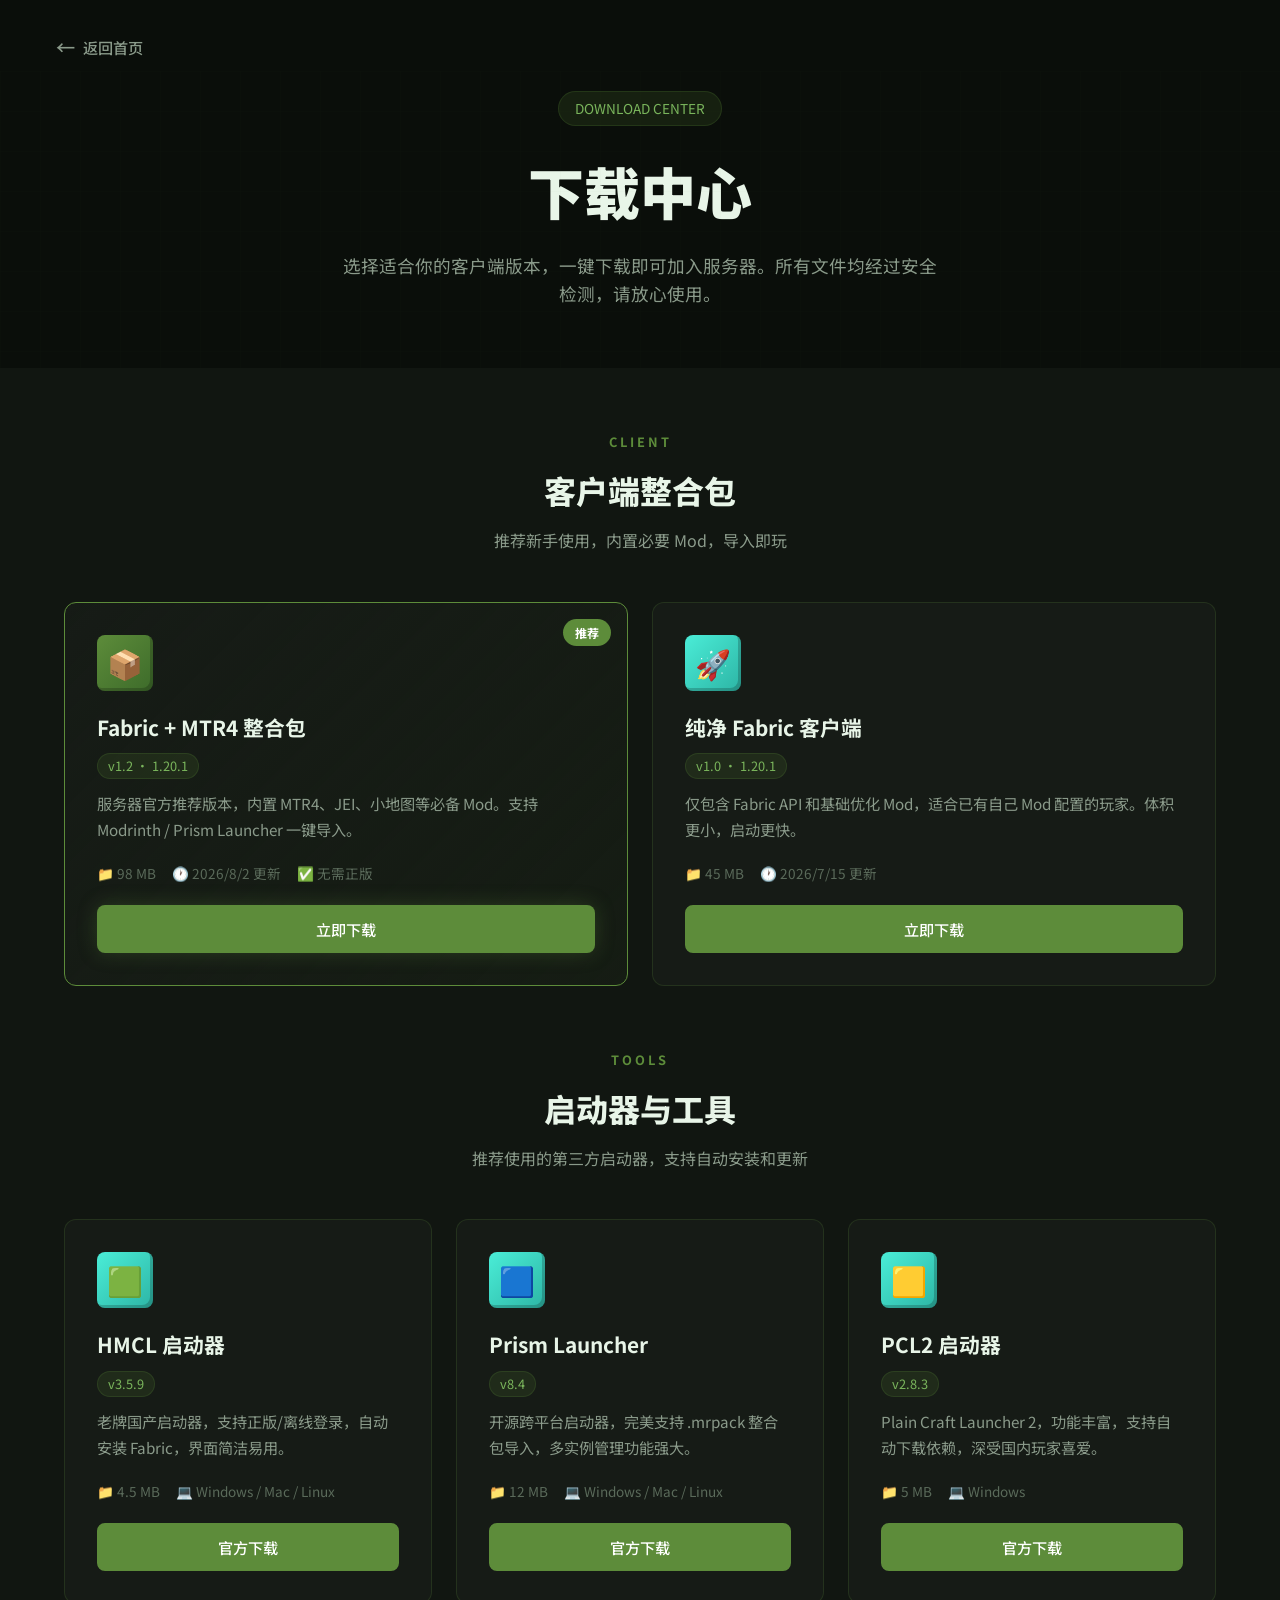
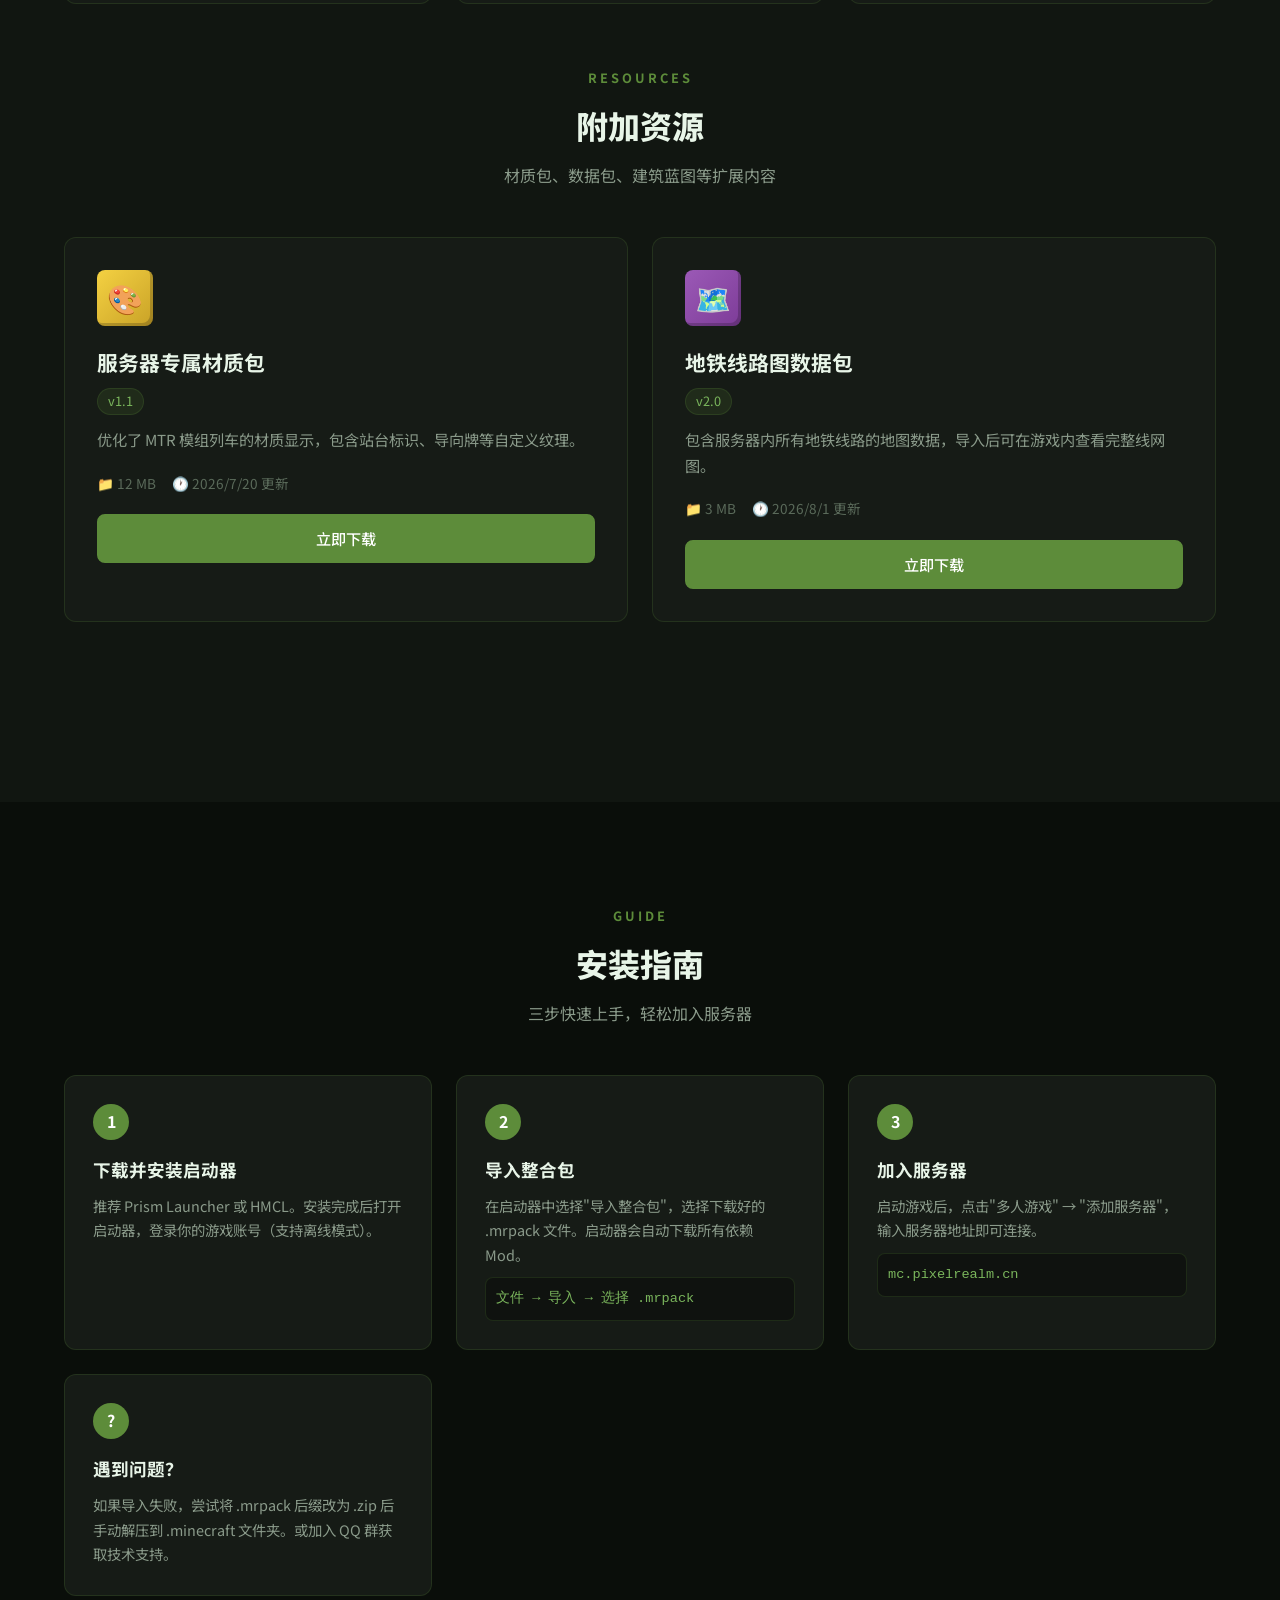
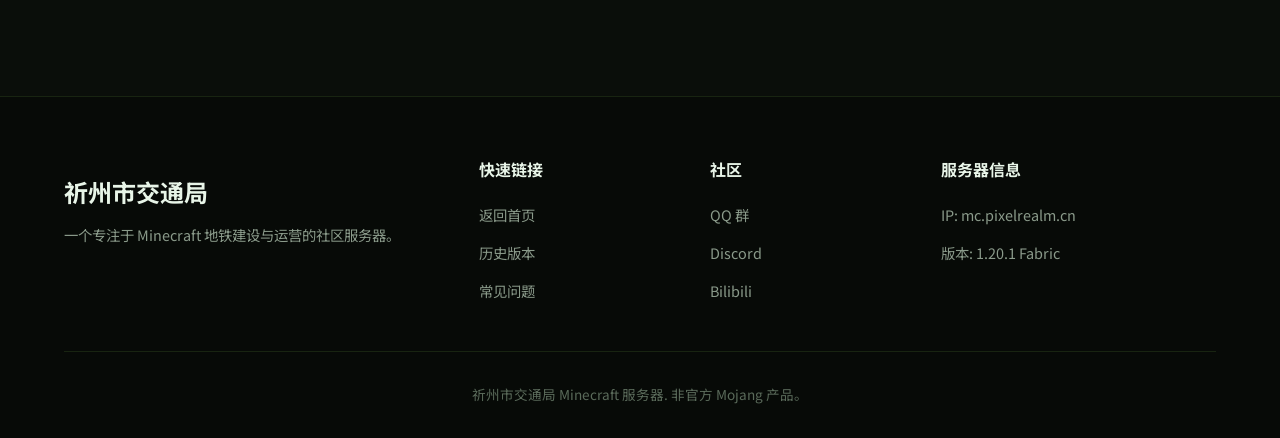
==== download.html @ 51aaa846 "Add files via upload" ====
<!DOCTYPE html>
<html lang="zh-CN">
<head>
    <meta charset="UTF-8">
    <meta name="viewport" content="width=device-width, initial-scale=1.0">
    <title>下载中心 - 祈州市交通局 Minecraft 服务器</title>
    <link rel="stylesheet" href="styles-download.css">
    <link href="https://fonts.googleapis.com/css2?family=Noto+Sans+SC:wght@300;400;500;700;900&display=swap" rel="stylesheet">
</head>
<body>

    <!-- 返回按钮 -->
    <div class="container back-bar">
        <a href="https://qifrisk0401.github.io/MC-sever-web/" class="back-btn">
            <span class="arrow">←</span>
            <span>返回首页</span>
        </a>
    </div>

    <!-- 页面头部 -->
    <section class="page-header">
        <div class="container">
            <div class="page-tag">DOWNLOAD CENTER</div>
            <h1 class="page-title">下载中心</h1>
            <p class="page-desc">选择适合你的客户端版本，一键下载即可加入服务器。所有文件均经过安全检测，请放心使用。</p>
        </div>
    </section>

    <!-- 主下载区 -->
    <section class="downloads">
        <div class="container">

            <!-- 客户端整合包 -->
            <div class="section-header">
                <span class="section-tag">CLIENT</span>
                <h2 class="section-title">客户端整合包</h2>
                <p class="section-desc">推荐新手使用，内置必要 Mod，导入即玩</p>
            </div>
            <div class="download-grid">
                <div class="download-card featured">
                    <div class="featured-badge">推荐</div>
                    <div class="download-icon icon-mrpack">📦</div>
                    <h3>Fabric + MTR4 整合包</h3>
                    <span class="version-tag">v1.2 · 1.20.1</span>
                    <p>服务器官方推荐版本，内置 MTR4、JEI、小地图等必备 Mod。支持 Modrinth / Prism Launcher 一键导入。</p>
                    <div class="file-meta">
                        <span>📁 98 MB</span>
                        <span>🕐 2026/8/2 更新</span>
                        <span>✅ 无需正版</span>
                    </div>
                    <div class="download-actions">
                        <a href="https://github.com/qifrisk0401/mc-sever-web/releases/download/V1.0/1.20.1-Fabric-MTR4.mrpack" download class="btn btn-glow">立即下载</a>
                    </div>
                </div>

                <div class="download-card">
                    <div class="download-icon icon-launcher">🚀</div>
                    <h3>纯净 Fabric 客户端</h3>
                    <span class="version-tag">v1.0 · 1.20.1</span>
                    <p>仅包含 Fabric API 和基础优化 Mod，适合已有自己 Mod 配置的玩家。体积更小，启动更快。</p>
                    <div class="file-meta">
                        <span>📁 45 MB</span>
                        <span>🕐 2026/7/15 更新</span>
                    </div>
                    <div class="download-actions">
                        <a href="#" class="btn btn-primary">立即下载</a>
                    </div>
                </div>
            </div>

            <!-- 启动器与工具 -->
            <div class="section-header">
                <span class="section-tag">TOOLS</span>
                <h2 class="section-title">启动器与工具</h2>
                <p class="section-desc">推荐使用的第三方启动器，支持自动安装和更新</p>
            </div>
            <div class="download-grid">
                <div class="download-card">
                    <div class="download-icon icon-launcher">🟩</div>
                    <h3>HMCL 启动器</h3>
                    <span class="version-tag">v3.5.9</span>
                    <p>老牌国产启动器，支持正版/离线登录，自动安装 Fabric，界面简洁易用。</p>
                    <div class="file-meta">
                        <span>📁 4.5 MB</span>
                        <span>💻 Windows / Mac / Linux</span>
                    </div>
                    <div class="download-actions">
                        <a href="https://github.com/HMCL-dev/HMCL/releases" target="_blank" class="btn btn-primary">官方下载</a>
                    </div>
                </div>

                <div class="download-card">
                    <div class="download-icon icon-launcher">🟦</div>
                    <h3>Prism Launcher</h3>
                    <span class="version-tag">v8.4</span>
                    <p>开源跨平台启动器，完美支持 .mrpack 整合包导入，多实例管理功能强大。</p>
                    <div class="file-meta">
                        <span>📁 12 MB</span>
                        <span>💻 Windows / Mac / Linux</span>
                    </div>
                    <div class="download-actions">
                        <a href="https://prismlauncher.org/download/" target="_blank" class="btn btn-primary">官方下载</a>
                    </div>
                </div>

                <div class="download-card">
                    <div class="download-icon icon-launcher">🟨</div>
                    <h3>PCL2 启动器</h3>
                    <span class="version-tag">v2.8.3</span>
                    <p>Plain Craft Launcher 2，功能丰富，支持自动下载依赖，深受国内玩家喜爱。</p>
                    <div class="file-meta">
                        <span>📁 5 MB</span>
                        <span>💻 Windows</span>
                    </div>
                    <div class="download-actions">
                        <a href="https://afdian.net/p/0164034c016c11ebafcb52540025c377" target="_blank" class="btn btn-primary">官方下载</a>
                    </div>
                </div>
            </div>

            <!-- 附加资源 -->
            <div class="section-header">
                <span class="section-tag">RESOURCES</span>
                <h2 class="section-title">附加资源</h2>
                <p class="section-desc">材质包、数据包、建筑蓝图等扩展内容</p>
            </div>
            <div class="download-grid">
                <div class="download-card">
                    <div class="download-icon icon-resource">🎨</div>
                    <h3>服务器专属材质包</h3>
                    <span class="version-tag">v1.1</span>
                    <p>优化了 MTR 模组列车的材质显示，包含站台标识、导向牌等自定义纹理。</p>
                    <div class="file-meta">
                        <span>📁 12 MB</span>
                        <span>🕐 2026/7/20 更新</span>
                    </div>
                    <div class="download-actions">
                        <a href="#" class="btn btn-primary">立即下载</a>
                    </div>
                </div>

                <div class="download-card">
                    <div class="download-icon icon-mod">🗺️</div>
                    <h3>地铁线路图数据包</h3>
                    <span class="version-tag">v2.0</span>
                    <p>包含服务器内所有地铁线路的地图数据，导入后可在游戏内查看完整线网图。</p>
                    <div class="file-meta">
                        <span>📁 3 MB</span>
                        <span>🕐 2026/8/1 更新</span>
                    </div>
                    <div class="download-actions">
                        <a href="#" class="btn btn-primary">立即下载</a>
                    </div>
                </div>
            </div>

        </div>
    </section>

    <!-- 安装指南 -->
    <section class="guide">
        <div class="container">
            <div class="section-header">
                <span class="section-tag">GUIDE</span>
                <h2 class="section-title">安装指南</h2>
                <p class="section-desc">三步快速上手，轻松加入服务器</p>
            </div>
            <div class="guide-grid">
                <div class="guide-card">
                    <div class="guide-step">1</div>
                    <h4>下载并安装启动器</h4>
                    <p>推荐 Prism Launcher 或 HMCL。安装完成后打开启动器，登录你的游戏账号（支持离线模式）。</p>
                </div>
                <div class="guide-card">
                    <div class="guide-step">2</div>
                    <h4>导入整合包</h4>
                    <p>在启动器中选择"导入整合包"，选择下载好的 .mrpack 文件。启动器会自动下载所有依赖 Mod。</p>
                    <code>文件 → 导入 → 选择 .mrpack</code>
                </div>
                <div class="guide-card">
                    <div class="guide-step">3</div>
                    <h4>加入服务器</h4>
                    <p>启动游戏后，点击"多人游戏" → "添加服务器"，输入服务器地址即可连接。</p>
                    <code>mc.pixelrealm.cn</code>
                </div>
                <div class="guide-card">
                    <div class="guide-step">?</div>
                    <h4>遇到问题？</h4>
                    <p>如果导入失败，尝试将 .mrpack 后缀改为 .zip 后手动解压到 .minecraft 文件夹。或加入 QQ 群获取技术支持。</p>
                </div>
            </div>
        </div>
    </section>

    <!-- 页脚 -->
    <footer class="footer">
        <div class="container">
            <div class="footer-grid">
                <div class="footer-brand">
                    <div class="logo-block"></div>
                    <h3>祈州市交通局</h3>
                    <p>一个专注于 Minecraft 地铁建设与运营的社区服务器。</p>
                </div>
                <div class="footer-links">
                    <h4>快速链接</h4>
                    <ul>
                        <li><a href="https://qifrisk0401.github.io/MC-sever-web/">返回首页</a></li>
                        <li><a href="https://github.com/qifrisk0401/mc-sever-web/releases">历史版本</a></li>
                        <li><a href="#">常见问题</a></li>
                    </ul>
                </div>
                <div class="footer-links">
                    <h4>社区</h4>
                    <ul>
                        <li><a href="#">QQ 群</a></li>
                        <li><a href="#">Discord</a></li>
                        <li><a href="#">Bilibili</a></li>
                    </ul>
                </div>
                <div class="footer-links">
                    <h4>服务器信息</h4>
                    <ul>
                        <li><a href="#">IP: mc.pixelrealm.cn</a></li>
                        <li><a href="#">版本: 1.20.1 Fabric</a></li>
                    </ul>
                </div>
            </div>
            <div class="footer-bottom">
                <p> 祈州市交通局 Minecraft 服务器. 非官方 Mojang 产品。</p>
            </div>
        </div>
    </footer>

    <!-- Toast -->
    <div class="toast" id="toast">
        <span class="toast-icon">✓</span>
        <span class="toast-message">开始下载...</span>
    </div>

    <script>
        document.querySelectorAll('a[download]').forEach(link => {
            link.addEventListener('click', () => {
                const toast = document.getElementById('toast');
                toast.querySelector('.toast-message').textContent = '开始下载: ' + (link.textContent.trim() || '文件');
                toast.classList.add('show');
                setTimeout(() => toast.classList.remove('show'), 3000);
            });
        });
    </script>

</body>
</html>
---- styles-download.css ----
:root {
    --mc-green: #5D8C3A;
    --mc-green-light: #7AB55C;
    --mc-green-dark: #3D6B2A;
    --mc-diamond: #4AEDD7;
    --mc-gold: #F4D142;
    --mc-red: #B02E26;
    --bg-primary: #0a0e0a;
    --bg-secondary: #111611;
    --bg-card: #161b16;
    --bg-card-hover: #1e241e;
    --bg-glass: rgba(22, 27, 22, 0.85);
    --text-primary: #e8f5e8;
    --text-secondary: #8a9a8a;
    --text-muted: #5a6a5a;
    --border-color: rgba(93, 140, 58, 0.2);
    --border-glow: rgba(93, 140, 58, 0.4);
    --shadow-glow: 0 0 30px rgba(93, 140, 58, 0.15);
    --radius-sm: 4px;
    --radius-md: 8px;
    --radius-lg: 12px;
    --transition: all 0.3s cubic-bezier(0.4, 0, 0.2, 1);
    --font-main: 'Noto Sans SC', -apple-system, BlinkMacSystemFont, sans-serif;
}

* { margin: 0; padding: 0; box-sizing: border-box; }
html { scroll-behavior: smooth; }
body {
    font-family: var(--font-main);
    background-color: var(--bg-primary);
    color: var(--text-primary);
    line-height: 1.6;
    overflow-x: hidden;
}
a { text-decoration: none; color: inherit; transition: var(--transition); }
ul { list-style: none; }

.container { max-width: 1200px; margin: 0 auto; padding: 0 24px; }

/* 按钮 */
.btn {
    display: inline-flex; align-items: center; justify-content: center; gap: 8px;
    padding: 10px 24px; border-radius: var(--radius-md);
    font-family: var(--font-main); font-size: 0.95rem; font-weight: 500;
    cursor: pointer; border: 2px solid transparent; transition: var(--transition);
}
.btn-primary {
    background: var(--mc-green); color: #fff; border-color: var(--mc-green);
}
.btn-primary:hover {
    background: var(--mc-green-light); border-color: var(--mc-green-light);
    transform: translateY(-2px); box-shadow: 0 4px 16px rgba(93, 140, 58, 0.3);
}
.btn-outline {
    background: transparent; color: var(--mc-green-light); border-color: var(--mc-green);
}
.btn-outline:hover { background: rgba(93, 140, 58, 0.1); transform: translateY(-2px); }
.btn-large { padding: 14px 32px; font-size: 1.1rem; font-weight: 600; }
.btn-small { padding: 6px 16px; font-size: 0.85rem; }
.btn-glow {
    background: var(--mc-green); color: #fff;
    box-shadow: 0 0 20px rgba(93, 140, 58, 0.3);
    animation: pulse-glow 2s ease-in-out infinite;
}
@keyframes pulse-glow {
    0%, 100% { box-shadow: 0 0 20px rgba(93, 140, 58, 0.3); }
    50% { box-shadow: 0 0 30px rgba(93, 140, 58, 0.5); }
}

/* 返回按钮 */
.back-bar {
    padding: 24px 0 0;
}
.back-btn {
    display: inline-flex; align-items: center; gap: 8px;
    color: var(--text-secondary); font-size: 0.95rem; font-weight: 500;
    padding: 8px 16px; border-radius: var(--radius-md);
}
.back-btn:hover { color: var(--mc-green-light); background: rgba(93, 140, 58, 0.1); }
.back-btn .arrow { font-size: 1.2rem; }

/* 页面头部 */
.page-header {
    padding: 20px 0 60px; text-align: center; position: relative; overflow: hidden;
}
.page-header::before {
    content: ''; position: absolute; inset: 0;
    background-image: linear-gradient(rgba(93, 140, 58, 0.03) 1px, transparent 1px),
                      linear-gradient(90deg, rgba(93, 140, 58, 0.03) 1px, transparent 1px);
    background-size: 40px 40px; opacity: 0.5;
}
.page-tag {
    display: inline-block; padding: 6px 16px;
    background: rgba(93, 140, 58, 0.15); border: 1px solid var(--border-color);
    border-radius: 100px; font-size: 0.85rem; color: var(--mc-green-light);
    margin-bottom: 20px;
}
.page-title { font-size: clamp(2rem, 5vw, 3.5rem); font-weight: 900; margin-bottom: 16px; }
.page-desc { font-size: 1.1rem; color: var(--text-secondary); max-width: 600px; margin: 0 auto; }

/* 下载区域 */
.downloads { padding: 60px 0 120px; background: var(--bg-secondary); }
.section-header { text-align: center; margin-bottom: 48px; }
.section-tag { display: inline-block; font-size: 0.8rem; font-weight: 700; letter-spacing: 3px; color: var(--mc-green); margin-bottom: 12px; }
.section-title { font-size: clamp(1.5rem, 3vw, 2rem); font-weight: 800; margin-bottom: 12px; }
.section-desc { font-size: 1rem; color: var(--text-secondary); }

/* 下载卡片 */
.download-grid { display: grid; grid-template-columns: repeat(auto-fit, minmax(340px, 1fr)); gap: 24px; margin-bottom: 60px; }
.download-card {
    background: var(--bg-card); border: 1px solid var(--border-color);
    border-radius: var(--radius-lg); padding: 32px; position: relative;
    transition: var(--transition); overflow: hidden;
}
.download-card::before {
    content: ''; position: absolute; top: 0; left: 0; right: 0; height: 3px;
    background: var(--mc-green); transform: scaleX(0); transition: var(--transition);
}
.download-card:hover { transform: translateY(-4px); border-color: var(--border-glow); box-shadow: var(--shadow-glow); }
.download-card:hover::before { transform: scaleX(1); }
.download-card.featured { border-color: var(--mc-green); background: linear-gradient(135deg, var(--bg-card) 0%, rgba(93, 140, 58, 0.05) 100%); }
.featured-badge {
    position: absolute; top: 16px; right: 16px;
    padding: 4px 12px; background: var(--mc-green); color: #fff;
    font-size: 0.75rem; font-weight: 700; border-radius: 100px;
}

.download-icon {
    width: 56px; height: 56px; border-radius: var(--radius-md); margin-bottom: 20px;
    display: flex; align-items: center; justify-content: center; font-size: 1.8rem;
    position: relative; box-shadow: inset -3px -3px 0 rgba(0,0,0,0.2);
}
.icon-mrpack { background: linear-gradient(135deg, #5D8C3A, #3D6B2A); }
.icon-launcher { background: linear-gradient(135deg, #4AEDD7, #2DB5A5); }
.icon-resource { background: linear-gradient(135deg, #F4D142, #C9A227); }
.icon-mod { background: linear-gradient(135deg, #9B59B6, #7D3C98); }

.download-card h3 { font-size: 1.3rem; font-weight: 700; margin-bottom: 8px; }
.version-tag {
    display: inline-block; padding: 2px 10px; background: rgba(93, 140, 58, 0.15);
    border: 1px solid var(--border-color); border-radius: 100px;
    font-size: 0.8rem; color: var(--mc-green-light); margin-bottom: 12px;
}
.download-card p { color: var(--text-secondary); font-size: 0.95rem; line-height: 1.7; margin-bottom: 20px; }
.file-meta { display: flex; gap: 16px; margin-bottom: 20px; flex-wrap: wrap; }
.file-meta span { font-size: 0.85rem; color: var(--text-muted); display: flex; align-items: center; gap: 4px; }
.download-actions { display: flex; gap: 12px; flex-wrap: wrap; }
.download-actions .btn { flex: 1; min-width: 120px; }

/* 安装指南 */
.guide { padding: 100px 0; background: var(--bg-primary); }
.guide-grid { display: grid; grid-template-columns: repeat(auto-fit, minmax(280px, 1fr)); gap: 24px; }
.guide-card {
    background: var(--bg-card); border: 1px solid var(--border-color);
    border-radius: var(--radius-lg); padding: 28px; transition: var(--transition);
}
.guide-card:hover { border-color: var(--border-glow); transform: translateY(-2px); }
.guide-step {
    width: 36px; height: 36px; background: var(--mc-green); color: #fff;
    border-radius: 50%; display: flex; align-items: center; justify-content: center;
    font-weight: 700; font-size: 1rem; margin-bottom: 16px;
}
.guide-card h4 { font-size: 1.1rem; font-weight: 700; margin-bottom: 10px; }
.guide-card p { font-size: 0.9rem; color: var(--text-secondary); line-height: 1.7; }
.guide-card code {
    display: block; padding: 10px; background: rgba(0,0,0,0.3);
    border: 1px solid var(--border-color); border-radius: var(--radius-md);
    font-family: 'Courier New', monospace; font-size: 0.85rem;
    color: var(--mc-green-light); margin-top: 10px; word-break: break-all;
}

/* 页脚 */
.footer { background: #070a07; padding: 60px 0 32px; border-top: 1px solid var(--border-color); }
.footer-grid { display: grid; grid-template-columns: 2fr 1fr 1fr 1.5fr; gap: 48px; margin-bottom: 48px; }
.footer-brand .logo-block { margin-bottom: 16px; }
.footer-brand h3 { font-size: 1.5rem; font-weight: 700; margin-bottom: 12px; }
.footer-brand p { color: var(--text-secondary); font-size: 0.9rem; line-height: 1.7; margin-bottom: 20px; }
.footer-links h4 { font-size: 1rem; font-weight: 700; margin-bottom: 20px; }
.footer-links ul { display: flex; flex-direction: column; gap: 12px; }
.footer-links a { color: var(--text-secondary); font-size: 0.9rem; }
.footer-links a:hover { color: var(--mc-green-light); padding-left: 4px; }
.footer-bottom { padding-top: 32px; border-top: 1px solid var(--border-color); text-align: center; color: var(--text-muted); font-size: 0.85rem; }

/* Toast */
.toast {
    position: fixed; bottom: 32px; left: 50%;
    transform: translateX(-50%) translateY(100px);
    background: var(--bg-card); border: 1px solid var(--mc-green);
    border-radius: var(--radius-lg); padding: 16px 24px;
    display: flex; align-items: center; gap: 12px;
    box-shadow: 0 4px 20px rgba(0,0,0,0.4); z-index: 9999;
    opacity: 0; transition: all 0.4s cubic-bezier(0.68, -0.55, 0.265, 1.55);
}
.toast.show { opacity: 1; transform: translateX(-50%) translateY(0); }
.toast-icon { width: 24px; height: 24px; background: var(--mc-green); border-radius: 50%; display: flex; align-items: center; justify-content: center; font-size: 0.8rem; color: #fff; }

@media (max-width: 768px) {
    .download-grid, .guide-grid { grid-template-columns: 1fr; }
    .footer-grid { grid-template-columns: 1fr; gap: 32px; }
    .download-actions .btn { flex: none; width: 100%; }
}
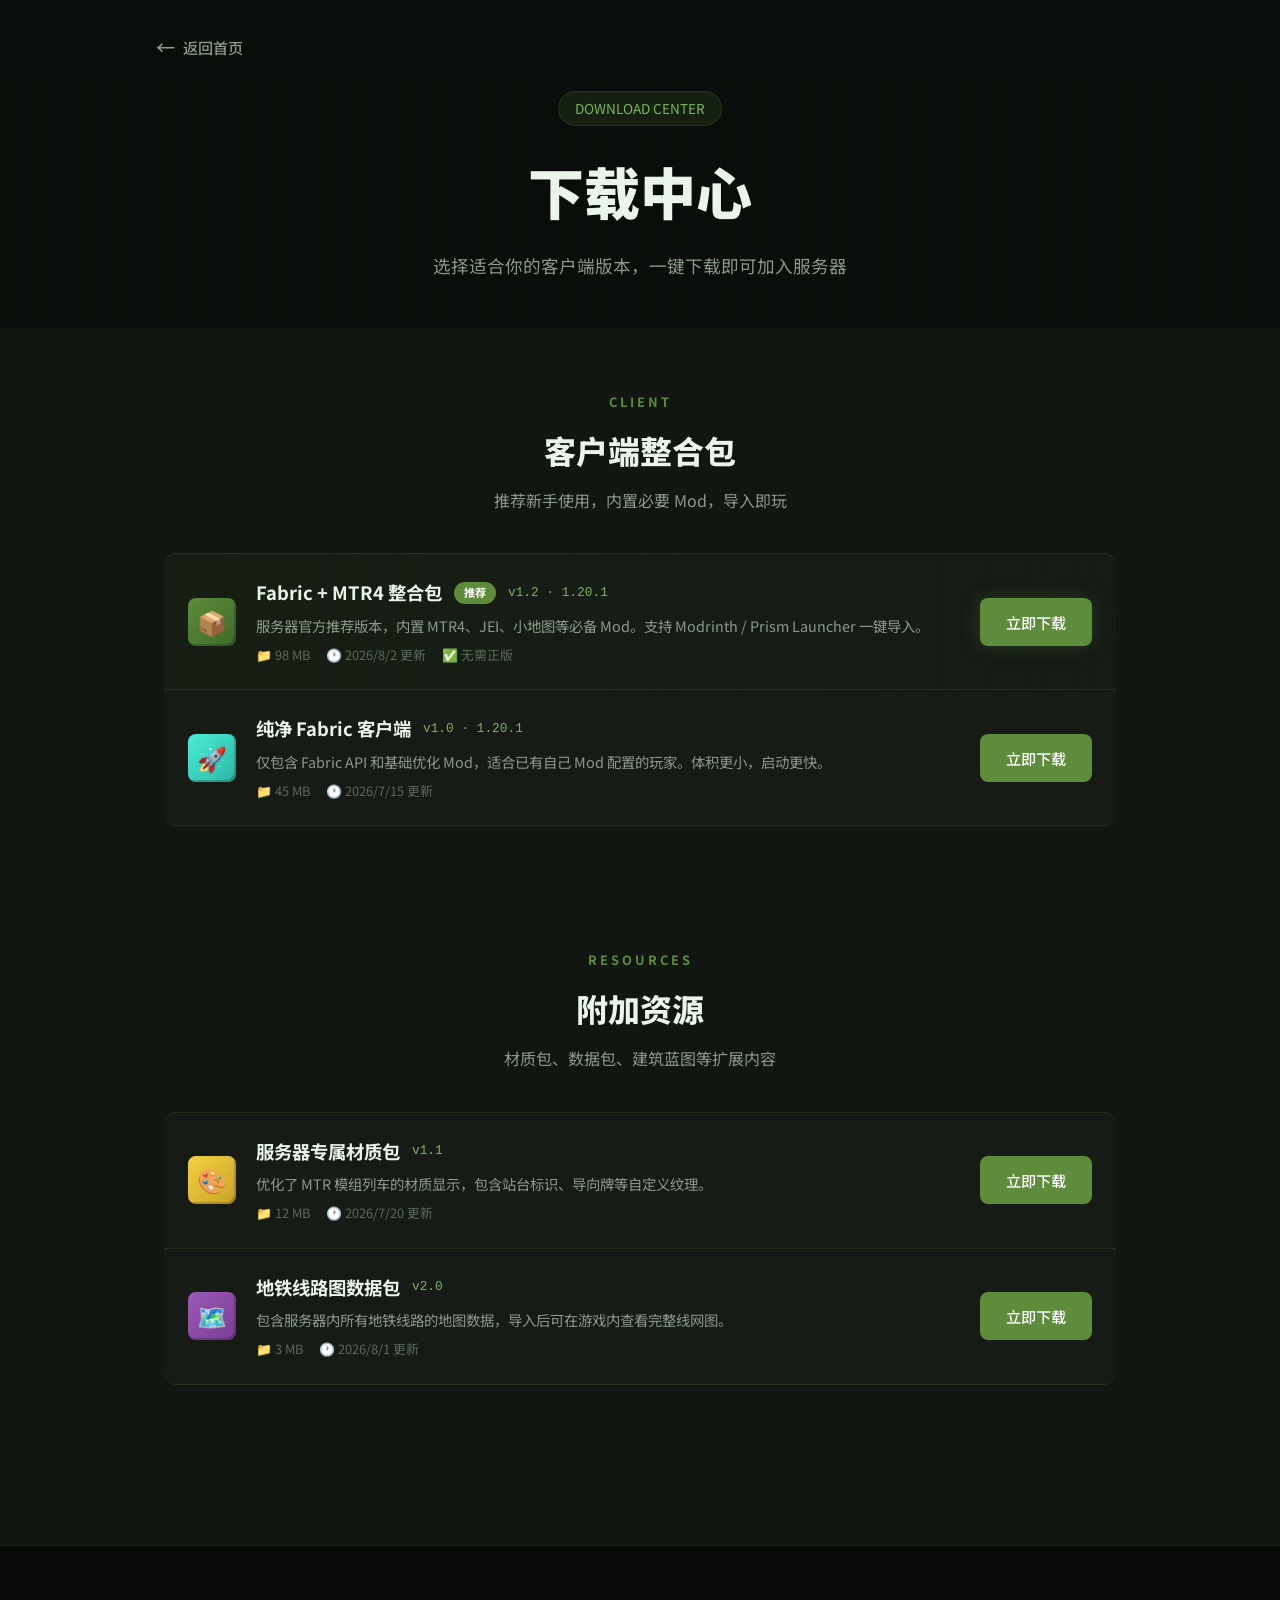
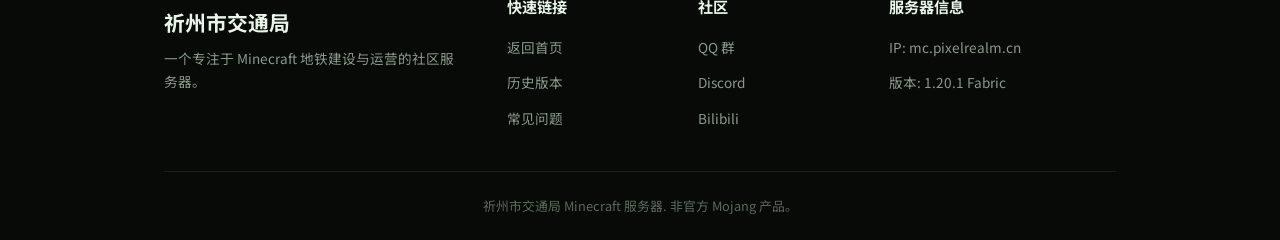
==== commit b83cd834: "Add files via upload" ====
--- a/download.html
+++ b/download.html
@@ -4,7 +4,7 @@
     <meta charset="UTF-8">
     <meta name="viewport" content="width=device-width, initial-scale=1.0">
     <title>下载中心 - 祈州市交通局 Minecraft 服务器</title>
-    <link rel="stylesheet" href="styles-download.css">
+    <link rel="stylesheet" href="styles- download.css">
     <link href="https://fonts.googleapis.com/css2?family=Noto+Sans+SC:wght@300;400;500;700;900&display=swap" rel="stylesheet">
 </head>
 <body>
@@ -22,7 +22,7 @@
         <div class="container">
             <div class="page-tag">DOWNLOAD CENTER</div>
             <h1 class="page-title">下载中心</h1>
-            <p class="page-desc">选择适合你的客户端版本，一键下载即可加入服务器。所有文件均经过安全检测，请放心使用。</p>
+            <p class="page-desc">选择适合你的客户端版本，一键下载即可加入服务器</p>
         </div>
     </section>
 
@@ -36,84 +36,42 @@
                 <h2 class="section-title">客户端整合包</h2>
                 <p class="section-desc">推荐新手使用，内置必要 Mod，导入即玩</p>
             </div>
-            <div class="download-grid">
-                <div class="download-card featured">
-                    <div class="featured-badge">推荐</div>
-                    <div class="download-icon icon-mrpack">📦</div>
-                    <h3>Fabric + MTR4 整合包</h3>
-                    <span class="version-tag">v1.2 · 1.20.1</span>
-                    <p>服务器官方推荐版本，内置 MTR4、JEI、小地图等必备 Mod。支持 Modrinth / Prism Launcher 一键导入。</p>
-                    <div class="file-meta">
-                        <span>📁 98 MB</span>
-                        <span>🕐 2026/8/2 更新</span>
-                        <span>✅ 无需正版</span>
+            <div class="download-list">
+                <div class="download-item featured">
+                    <div class="item-icon icon-mrpack">📦</div>
+                    <div class="item-content">
+                        <div class="item-header">
+                            <span class="item-title">Fabric + MTR4 整合包</span>
+                            <span class="item-badge">推荐</span>
+                            <span class="item-version">v1.2 · 1.20.1</span>
+                        </div>
+                        <p class="item-desc">服务器官方推荐版本，内置 MTR4、JEI、小地图等必备 Mod。支持 Modrinth / Prism Launcher 一键导入。</p>
+                        <div class="item-meta">
+                            <span>📁 98 MB</span>
+                            <span>🕐 2026/8/2 更新</span>
+                            <span>✅ 无需正版</span>
+                        </div>
                     </div>
-                    <div class="download-actions">
+                    <div class="item-action">
                         <a href="https://github.com/qifrisk0401/mc-sever-web/releases/download/V1.0/1.20.1-Fabric-MTR4.mrpack" download class="btn btn-glow">立即下载</a>
                     </div>
                 </div>
 
-                <div class="download-card">
-                    <div class="download-icon icon-launcher">🚀</div>
-                    <h3>纯净 Fabric 客户端</h3>
-                    <span class="version-tag">v1.0 · 1.20.1</span>
-                    <p>仅包含 Fabric API 和基础优化 Mod，适合已有自己 Mod 配置的玩家。体积更小，启动更快。</p>
-                    <div class="file-meta">
-                        <span>📁 45 MB</span>
-                        <span>🕐 2026/7/15 更新</span>
+                <div class="download-item">
+                    <div class="item-icon icon-launcher">🚀</div>
+                    <div class="item-content">
+                        <div class="item-header">
+                            <span class="item-title">纯净 Fabric 客户端</span>
+                            <span class="item-version">v1.0 · 1.20.1</span>
+                        </div>
+                        <p class="item-desc">仅包含 Fabric API 和基础优化 Mod，适合已有自己 Mod 配置的玩家。体积更小，启动更快。</p>
+                        <div class="item-meta">
+                            <span>📁 45 MB</span>
+                            <span>🕐 2026/7/15 更新</span>
+                        </div>
                     </div>
-                    <div class="download-actions">
+                    <div class="item-action">
                         <a href="#" class="btn btn-primary">立即下载</a>
-                    </div>
-                </div>
-            </div>
-
-            <!-- 启动器与工具 -->
-            <div class="section-header">
-                <span class="section-tag">TOOLS</span>
-                <h2 class="section-title">启动器与工具</h2>
-                <p class="section-desc">推荐使用的第三方启动器，支持自动安装和更新</p>
-            </div>
-            <div class="download-grid">
-                <div class="download-card">
-                    <div class="download-icon icon-launcher">🟩</div>
-                    <h3>HMCL 启动器</h3>
-                    <span class="version-tag">v3.5.9</span>
-                    <p>老牌国产启动器，支持正版/离线登录，自动安装 Fabric，界面简洁易用。</p>
-                    <div class="file-meta">
-                        <span>📁 4.5 MB</span>
-                        <span>💻 Windows / Mac / Linux</span>
-                    </div>
-                    <div class="download-actions">
-                        <a href="https://github.com/HMCL-dev/HMCL/releases" target="_blank" class="btn btn-primary">官方下载</a>
-                    </div>
-                </div>
-
-                <div class="download-card">
-                    <div class="download-icon icon-launcher">🟦</div>
-                    <h3>Prism Launcher</h3>
-                    <span class="version-tag">v8.4</span>
-                    <p>开源跨平台启动器，完美支持 .mrpack 整合包导入，多实例管理功能强大。</p>
-                    <div class="file-meta">
-                        <span>📁 12 MB</span>
-                        <span>💻 Windows / Mac / Linux</span>
-                    </div>
-                    <div class="download-actions">
-                        <a href="https://prismlauncher.org/download/" target="_blank" class="btn btn-primary">官方下载</a>
-                    </div>
-                </div>
-
-                <div class="download-card">
-                    <div class="download-icon icon-launcher">🟨</div>
-                    <h3>PCL2 启动器</h3>
-                    <span class="version-tag">v2.8.3</span>
-                    <p>Plain Craft Launcher 2，功能丰富，支持自动下载依赖，深受国内玩家喜爱。</p>
-                    <div class="file-meta">
-                        <span>📁 5 MB</span>
-                        <span>💻 Windows</span>
-                    </div>
-                    <div class="download-actions">
-                        <a href="https://afdian.net/p/0164034c016c11ebafcb52540025c377" target="_blank" class="btn btn-primary">官方下载</a>
                     </div>
                 </div>
             </div>
@@ -124,71 +82,44 @@
                 <h2 class="section-title">附加资源</h2>
                 <p class="section-desc">材质包、数据包、建筑蓝图等扩展内容</p>
             </div>
-            <div class="download-grid">
-                <div class="download-card">
-                    <div class="download-icon icon-resource">🎨</div>
-                    <h3>服务器专属材质包</h3>
-                    <span class="version-tag">v1.1</span>
-                    <p>优化了 MTR 模组列车的材质显示，包含站台标识、导向牌等自定义纹理。</p>
-                    <div class="file-meta">
-                        <span>📁 12 MB</span>
-                        <span>🕐 2026/7/20 更新</span>
+            <div class="download-list">
+                <div class="download-item">
+                    <div class="item-icon icon-resource">🎨</div>
+                    <div class="item-content">
+                        <div class="item-header">
+                            <span class="item-title">服务器专属材质包</span>
+                            <span class="item-version">v1.1</span>
+                        </div>
+                        <p class="item-desc">优化了 MTR 模组列车的材质显示，包含站台标识、导向牌等自定义纹理。</p>
+                        <div class="item-meta">
+                            <span>📁 12 MB</span>
+                            <span>🕐 2026/7/20 更新</span>
+                        </div>
                     </div>
-                    <div class="download-actions">
+                    <div class="item-action">
                         <a href="#" class="btn btn-primary">立即下载</a>
                     </div>
                 </div>
 
-                <div class="download-card">
-                    <div class="download-icon icon-mod">🗺️</div>
-                    <h3>地铁线路图数据包</h3>
-                    <span class="version-tag">v2.0</span>
-                    <p>包含服务器内所有地铁线路的地图数据，导入后可在游戏内查看完整线网图。</p>
-                    <div class="file-meta">
-                        <span>📁 3 MB</span>
-                        <span>🕐 2026/8/1 更新</span>
+                <div class="download-item">
+                    <div class="item-icon icon-mod">🗺️</div>
+                    <div class="item-content">
+                        <div class="item-header">
+                            <span class="item-title">地铁线路图数据包</span>
+                            <span class="item-version">v2.0</span>
+                        </div>
+                        <p class="item-desc">包含服务器内所有地铁线路的地图数据，导入后可在游戏内查看完整线网图。</p>
+                        <div class="item-meta">
+                            <span>📁 3 MB</span>
+                            <span>🕐 2026/8/1 更新</span>
+                        </div>
                     </div>
-                    <div class="download-actions">
+                    <div class="item-action">
                         <a href="#" class="btn btn-primary">立即下载</a>
                     </div>
                 </div>
             </div>
 
-        </div>
-    </section>
-
-    <!-- 安装指南 -->
-    <section class="guide">
-        <div class="container">
-            <div class="section-header">
-                <span class="section-tag">GUIDE</span>
-                <h2 class="section-title">安装指南</h2>
-                <p class="section-desc">三步快速上手，轻松加入服务器</p>
-            </div>
-            <div class="guide-grid">
-                <div class="guide-card">
-                    <div class="guide-step">1</div>
-                    <h4>下载并安装启动器</h4>
-                    <p>推荐 Prism Launcher 或 HMCL。安装完成后打开启动器，登录你的游戏账号（支持离线模式）。</p>
-                </div>
-                <div class="guide-card">
-                    <div class="guide-step">2</div>
-                    <h4>导入整合包</h4>
-                    <p>在启动器中选择"导入整合包"，选择下载好的 .mrpack 文件。启动器会自动下载所有依赖 Mod。</p>
-                    <code>文件 → 导入 → 选择 .mrpack</code>
-                </div>
-                <div class="guide-card">
-                    <div class="guide-step">3</div>
-                    <h4>加入服务器</h4>
-                    <p>启动游戏后，点击"多人游戏" → "添加服务器"，输入服务器地址即可连接。</p>
-                    <code>mc.pixelrealm.cn</code>
-                </div>
-                <div class="guide-card">
-                    <div class="guide-step">?</div>
-                    <h4>遇到问题？</h4>
-                    <p>如果导入失败，尝试将 .mrpack 后缀改为 .zip 后手动解压到 .minecraft 文件夹。或加入 QQ 群获取技术支持。</p>
-                </div>
-            </div>
         </div>
     </section>
 
@@ -249,4 +180,4 @@
     </script>
 
 </body>
-</html>
+</html>
--- a/styles- download.css
+++ b/styles- download.css
@@ -0,0 +1,209 @@
+:root {
+    --mc-green: #5D8C3A;
+    --mc-green-light: #7AB55C;
+    --mc-green-dark: #3D6B2A;
+    --mc-diamond: #4AEDD7;
+    --mc-gold: #F4D142;
+    --mc-red: #B02E26;
+    --bg-primary: #0a0e0a;
+    --bg-secondary: #111611;
+    --bg-card: #161b16;
+    --bg-card-hover: #1e241e;
+    --bg-glass: rgba(22, 27, 22, 0.85);
+    --text-primary: #e8f5e8;
+    --text-secondary: #8a9a8a;
+    --text-muted: #5a6a5a;
+    --border-color: rgba(93, 140, 58, 0.2);
+    --border-glow: rgba(93, 140, 58, 0.4);
+    --shadow-glow: 0 0 30px rgba(93, 140, 58, 0.15);
+    --radius-sm: 4px;
+    --radius-md: 8px;
+    --radius-lg: 12px;
+    --transition: all 0.3s cubic-bezier(0.4, 0, 0.2, 1);
+    --font-main: 'Noto Sans SC', -apple-system, BlinkMacSystemFont, sans-serif;
+}
+
+* { margin: 0; padding: 0; box-sizing: border-box; }
+html { scroll-behavior: smooth; }
+body {
+    font-family: var(--font-main);
+    background-color: var(--bg-primary);
+    color: var(--text-primary);
+    line-height: 1.6;
+    overflow-x: hidden;
+}
+a { text-decoration: none; color: inherit; transition: var(--transition); }
+ul { list-style: none; }
+
+.container { max-width: 1000px; margin: 0 auto; padding: 0 24px; }
+
+/* 按钮 */
+.btn {
+    display: inline-flex; align-items: center; justify-content: center; gap: 8px;
+    padding: 10px 24px; border-radius: var(--radius-md);
+    font-family: var(--font-main); font-size: 0.95rem; font-weight: 500;
+    cursor: pointer; border: 2px solid transparent; transition: var(--transition);
+    white-space: nowrap;
+}
+.btn-primary {
+    background: var(--mc-green); color: #fff; border-color: var(--mc-green);
+}
+.btn-primary:hover {
+    background: var(--mc-green-light); border-color: var(--mc-green-light);
+    transform: translateY(-2px); box-shadow: 0 4px 16px rgba(93, 140, 58, 0.3);
+}
+.btn-outline {
+    background: transparent; color: var(--mc-green-light); border-color: var(--mc-green);
+}
+.btn-outline:hover { background: rgba(93, 140, 58, 0.1); transform: translateY(-2px); }
+.btn-glow {
+    background: var(--mc-green); color: #fff;
+    box-shadow: 0 0 20px rgba(93, 140, 58, 0.3);
+    animation: pulse-glow 2s ease-in-out infinite;
+}
+@keyframes pulse-glow {
+    0%, 100% { box-shadow: 0 0 20px rgba(93, 140, 58, 0.3); }
+    50% { box-shadow: 0 0 30px rgba(93, 140, 58, 0.5); }
+}
+
+/* 返回按钮 */
+.back-bar { padding: 24px 0 0; }
+.back-btn {
+    display: inline-flex; align-items: center; gap: 8px;
+    color: var(--text-secondary); font-size: 0.95rem; font-weight: 500;
+    padding: 8px 16px; border-radius: var(--radius-md);
+}
+.back-btn:hover { color: var(--mc-green-light); background: rgba(93, 140, 58, 0.1); }
+.back-btn .arrow { font-size: 1.2rem; }
+
+/* 页面头部 */
+.page-header {
+    padding: 20px 0 48px; text-align: center; position: relative; overflow: hidden;
+}
+.page-header::before {
+    content: ''; position: absolute; inset: 0;
+    background-image: linear-gradient(rgba(93, 140, 58, 0.03) 1px, transparent 1px),
+                      linear-gradient(90deg, rgba(93, 140, 58, 0.03) 1px, transparent 1px);
+    background-size: 40px 40px; opacity: 0.5;
+}
+.page-tag {
+    display: inline-block; padding: 6px 16px;
+    background: rgba(93, 140, 58, 0.15); border: 1px solid var(--border-color);
+    border-radius: 100px; font-size: 0.85rem; color: var(--mc-green-light);
+    margin-bottom: 20px;
+}
+.page-title { font-size: clamp(2rem, 5vw, 3.5rem); font-weight: 900; margin-bottom: 16px; }
+.page-desc { font-size: 1.1rem; color: var(--text-secondary); max-width: 600px; margin: 0 auto; }
+
+/* 下载区域 */
+.downloads { padding: 0 0 100px; background: var(--bg-secondary); }
+.section-header { text-align: center; margin-bottom: 40px; padding-top: 60px; }
+.section-tag { display: inline-block; font-size: 0.8rem; font-weight: 700; letter-spacing: 3px; color: var(--mc-green); margin-bottom: 12px; }
+.section-title { font-size: clamp(1.5rem, 3vw, 2rem); font-weight: 800; margin-bottom: 12px; }
+.section-desc { font-size: 1rem; color: var(--text-secondary); }
+
+/* 列表式下载项 */
+.download-list { display: flex; flex-direction: column; gap: 0; margin-bottom: 60px; }
+.download-item {
+    display: flex; align-items: center; gap: 20px;
+    padding: 24px; background: var(--bg-card);
+    border-bottom: 1px solid var(--border-color);
+    transition: var(--transition); position: relative;
+}
+.download-item:first-child { border-radius: var(--radius-lg) var(--radius-lg) 0 0; border-top: 1px solid var(--border-color); }
+.download-item:last-child { border-radius: 0 0 var(--radius-lg) var(--radius-lg); }
+.download-item:only-child { border-radius: var(--radius-lg); }
+.download-item:hover {
+    background: var(--bg-card-hover);
+    border-color: var(--border-glow);
+}
+.download-item:hover::before {
+    content: ''; position: absolute; left: 0; top: 0; bottom: 0; width: 3px;
+    background: var(--mc-green); border-radius: var(--radius-lg) 0 0 var(--radius-lg);
+}
+.download-item.featured { background: linear-gradient(90deg, rgba(93,140,58,0.08) 0%, var(--bg-card) 100%); }
+
+/* 图标 */
+.item-icon {
+    width: 48px; height: 48px; border-radius: var(--radius-md); flex-shrink: 0;
+    display: flex; align-items: center; justify-content: center; font-size: 1.5rem;
+    box-shadow: inset -2px -2px 0 rgba(0,0,0,0.2);
+}
+.icon-mrpack { background: linear-gradient(135deg, #5D8C3A, #3D6B2A); }
+.icon-launcher { background: linear-gradient(135deg, #4AEDD7, #2DB5A5); }
+.icon-resource { background: linear-gradient(135deg, #F4D142, #C9A227); }
+.icon-mod { background: linear-gradient(135deg, #9B59B6, #7D3C98); }
+
+/* 内容区 */
+.item-content { flex: 1; min-width: 0; }
+.item-header { display: flex; align-items: center; gap: 12px; margin-bottom: 6px; flex-wrap: wrap; }
+.item-title { font-size: 1.15rem; font-weight: 700; }
+.item-badge {
+    padding: 2px 10px; background: var(--mc-green); color: #fff;
+    font-size: 0.7rem; font-weight: 700; border-radius: 100px;
+}
+.item-version {
+    font-size: 0.8rem; color: var(--mc-green-light);
+    font-family: 'Courier New', monospace;
+}
+.item-desc { font-size: 0.9rem; color: var(--text-secondary); margin-bottom: 8px; }
+.item-meta { display: flex; gap: 16px; flex-wrap: wrap; }
+.item-meta span { font-size: 0.8rem; color: var(--text-muted); }
+
+/* 操作区 */
+.item-action { flex-shrink: 0; }
+
+/* 安装指南 */
+.guide { padding: 80px 0; background: var(--bg-primary); }
+.guide-grid { display: grid; grid-template-columns: repeat(auto-fit, minmax(220px, 1fr)); gap: 20px; }
+.guide-card {
+    background: var(--bg-card); border: 1px solid var(--border-color);
+    border-radius: var(--radius-lg); padding: 24px; transition: var(--transition);
+}
+.guide-card:hover { border-color: var(--border-glow); transform: translateY(-2px); }
+.guide-step {
+    width: 32px; height: 32px; background: var(--mc-green); color: #fff;
+    border-radius: 50%; display: flex; align-items: center; justify-content: center;
+    font-weight: 700; font-size: 0.9rem; margin-bottom: 14px;
+}
+.guide-card h4 { font-size: 1rem; font-weight: 700; margin-bottom: 8px; }
+.guide-card p { font-size: 0.85rem; color: var(--text-secondary); line-height: 1.7; }
+.guide-card code {
+    display: block; padding: 8px; background: rgba(0,0,0,0.3);
+    border: 1px solid var(--border-color); border-radius: var(--radius-md);
+    font-family: 'Courier New', monospace; font-size: 0.8rem;
+    color: var(--mc-green-light); margin-top: 8px; word-break: break-all;
+}
+
+/* 页脚 */
+.footer { background: #070a07; padding: 48px 0 24px; border-top: 1px solid var(--border-color); }
+.footer-grid { display: grid; grid-template-columns: 2fr 1fr 1fr 1.5fr; gap: 40px; margin-bottom: 40px; }
+.footer-brand .logo-block { margin-bottom: 12px; }
+.footer-brand h3 { font-size: 1.3rem; font-weight: 700; margin-bottom: 8px; }
+.footer-brand p { color: var(--text-secondary); font-size: 0.85rem; line-height: 1.7; }
+.footer-links h4 { font-size: 0.95rem; font-weight: 700; margin-bottom: 16px; }
+.footer-links ul { display: flex; flex-direction: column; gap: 10px; }
+.footer-links a { color: var(--text-secondary); font-size: 0.85rem; }
+.footer-links a:hover { color: var(--mc-green-light); padding-left: 4px; }
+.footer-bottom { padding-top: 24px; border-top: 1px solid var(--border-color); text-align: center; color: var(--text-muted); font-size: 0.8rem; }
+
+/* Toast */
+.toast {
+    position: fixed; bottom: 32px; left: 50%;
+    transform: translateX(-50%) translateY(100px);
+    background: var(--bg-card); border: 1px solid var(--mc-green);
+    border-radius: var(--radius-lg); padding: 14px 22px;
+    display: flex; align-items: center; gap: 10px;
+    box-shadow: 0 4px 20px rgba(0,0,0,0.4); z-index: 9999;
+    opacity: 0; transition: all 0.4s cubic-bezier(0.68, -0.55, 0.265, 1.55);
+}
+.toast.show { opacity: 1; transform: translateX(-50%) translateY(0); }
+.toast-icon { width: 22px; height: 22px; background: var(--mc-green); border-radius: 50%; display: flex; align-items: center; justify-content: center; font-size: 0.75rem; color: #fff; }
+
+@media (max-width: 768px) {
+    .download-item { flex-direction: column; align-items: flex-start; gap: 16px; }
+    .item-action { width: 100%; }
+    .item-action .btn { width: 100%; }
+    .footer-grid { grid-template-columns: 1fr; gap: 28px; }
+    .guide-grid { grid-template-columns: 1fr; }
+}
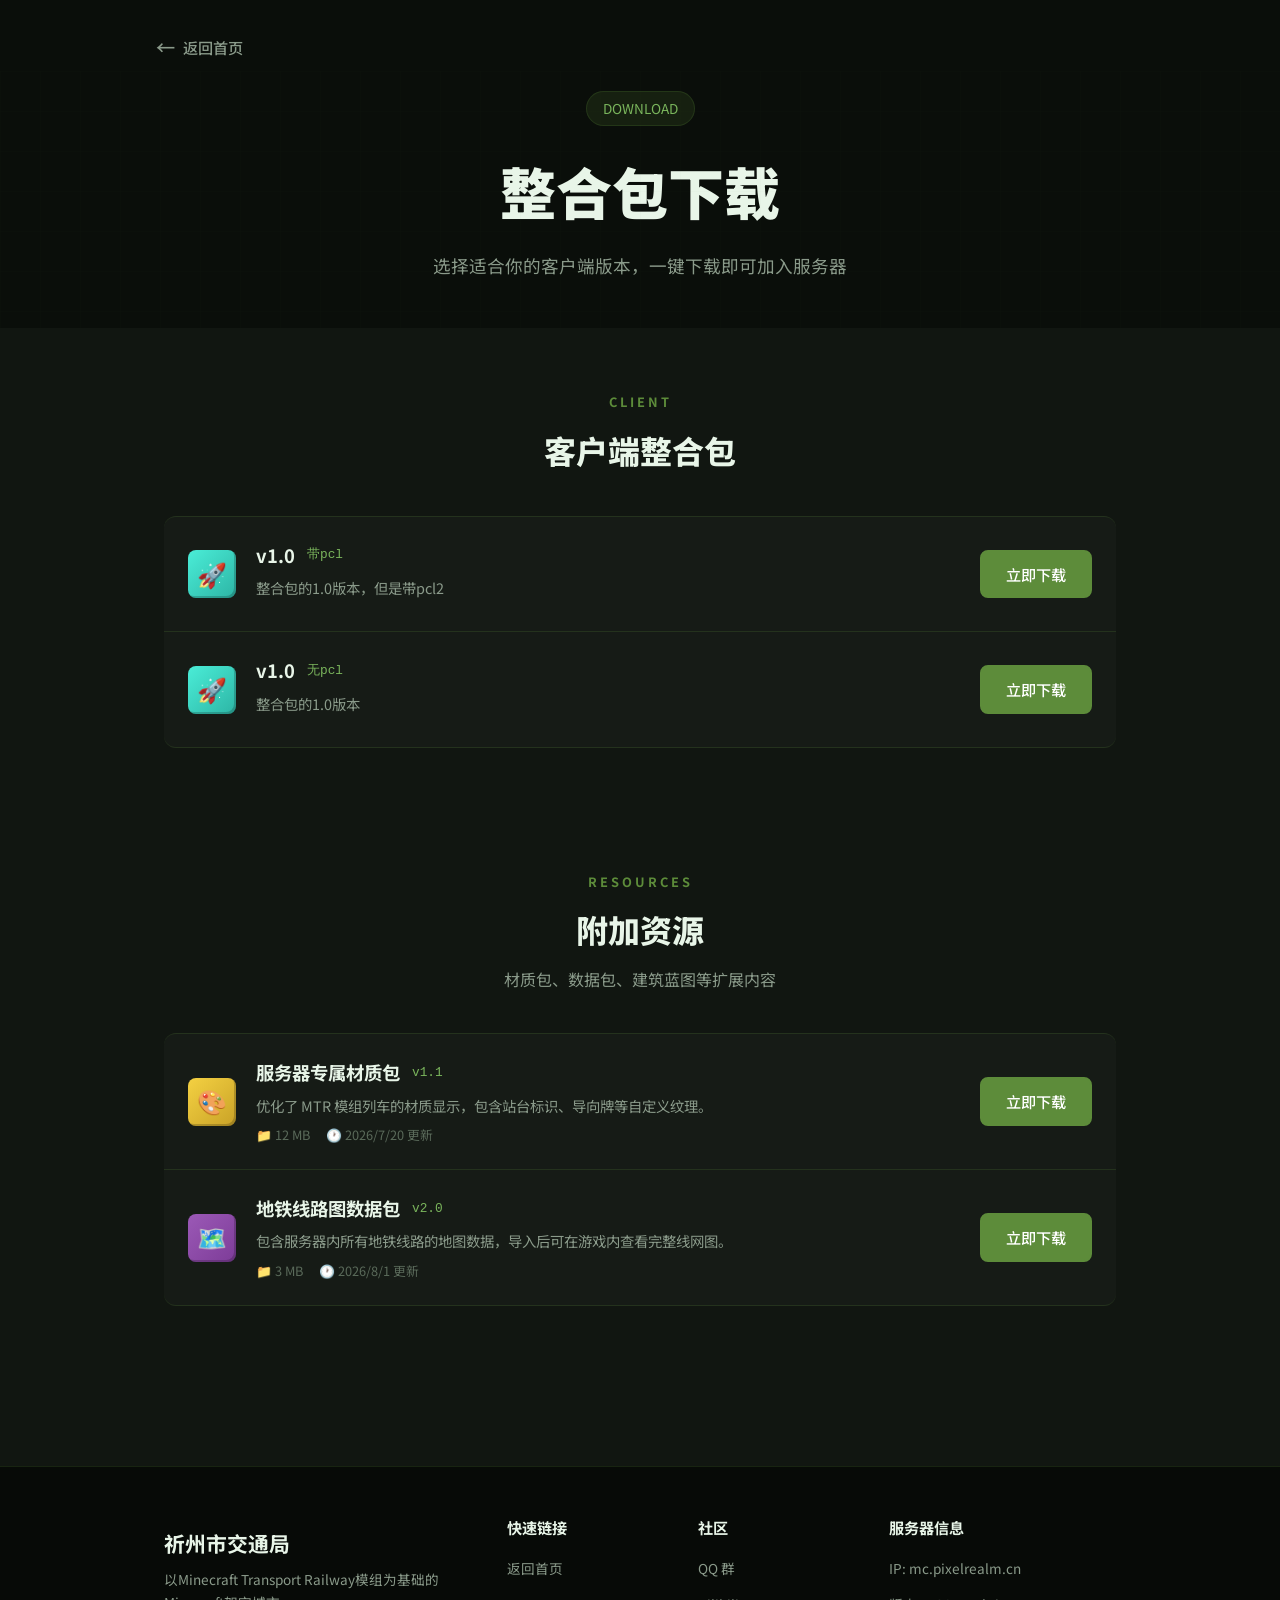
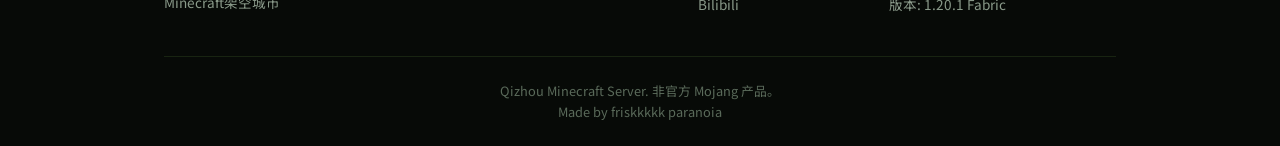
==== commit c255e63d: "Add files via upload" ====
--- a/download.html
+++ b/download.html
@@ -3,7 +3,7 @@
 <head>
     <meta charset="UTF-8">
     <meta name="viewport" content="width=device-width, initial-scale=1.0">
-    <title>下载中心 - 祈州市交通局 Minecraft 服务器</title>
+    <title>下载</title>
     <link rel="stylesheet" href="styles- download.css">
     <link href="https://fonts.googleapis.com/css2?family=Noto+Sans+SC:wght@300;400;500;700;900&display=swap" rel="stylesheet">
 </head>
@@ -20,8 +20,8 @@
     <!-- 页面头部 -->
     <section class="page-header">
         <div class="container">
-            <div class="page-tag">DOWNLOAD CENTER</div>
-            <h1 class="page-title">下载中心</h1>
+            <div class="page-tag">DOWNLOAD</div>
+            <h1 class="page-title">整合包下载</h1>
             <p class="page-desc">选择适合你的客户端版本，一键下载即可加入服务器</p>
         </div>
     </section>
@@ -34,26 +34,19 @@
             <div class="section-header">
                 <span class="section-tag">CLIENT</span>
                 <h2 class="section-title">客户端整合包</h2>
-                <p class="section-desc">推荐新手使用，内置必要 Mod，导入即玩</p>
             </div>
             <div class="download-list">
-                <div class="download-item featured">
-                    <div class="item-icon icon-mrpack">📦</div>
+                <div class="download-item">
+                    <div class="item-icon icon-launcher">🚀</div>
                     <div class="item-content">
                         <div class="item-header">
-                            <span class="item-title">Fabric + MTR4 整合包</span>
-                            <span class="item-badge">推荐</span>
-                            <span class="item-version">v1.2 · 1.20.1</span>
+                            <span class="item-title">v1.0</span>
+                            <span class="item-version">带pcl</span>
                         </div>
-                        <p class="item-desc">服务器官方推荐版本，内置 MTR4、JEI、小地图等必备 Mod。支持 Modrinth / Prism Launcher 一键导入。</p>
-                        <div class="item-meta">
-                            <span>📁 98 MB</span>
-                            <span>🕐 2026/8/2 更新</span>
-                            <span>✅ 无需正版</span>
-                        </div>
+                        <p class="item-desc">整合包的1.0版本，但是带pcl2</p>
                     </div>
                     <div class="item-action">
-                        <a href="https://github.com/qifrisk0401/mc-sever-web/releases/download/V1.0/1.20.1-Fabric-MTR4.mrpack" download class="btn btn-glow">立即下载</a>
+                        <a href="https://github.com/qifrisk0401/mc-server-web/releases/download/V1.0-pcl/1.20.1-Fabric-MTR4+PCL2.zip" class="btn btn-primary">立即下载</a>
                     </div>
                 </div>
 
@@ -61,19 +54,16 @@
                     <div class="item-icon icon-launcher">🚀</div>
                     <div class="item-content">
                         <div class="item-header">
-                            <span class="item-title">纯净 Fabric 客户端</span>
-                            <span class="item-version">v1.0 · 1.20.1</span>
+                            <span class="item-title">v1.0</span>
+                            <span class="item-version">无pcl</span>
                         </div>
-                        <p class="item-desc">仅包含 Fabric API 和基础优化 Mod，适合已有自己 Mod 配置的玩家。体积更小，启动更快。</p>
-                        <div class="item-meta">
-                            <span>📁 45 MB</span>
-                            <span>🕐 2026/7/15 更新</span>
-                        </div>
+                        <p class="item-desc">整合包的1.0版本</p>
                     </div>
                     <div class="item-action">
-                        <a href="#" class="btn btn-primary">立即下载</a>
+                        <a href="https://github.com/qifrisk0401/mc-server-web/releases/download/V1.0/1.20.1-Fabric-MTR4.mrpack" class="btn btn-primary">立即下载</a>
                     </div>
                 </div>
+
             </div>
 
             <!-- 附加资源 -->
@@ -130,22 +120,19 @@
                 <div class="footer-brand">
                     <div class="logo-block"></div>
                     <h3>祈州市交通局</h3>
-                    <p>一个专注于 Minecraft 地铁建设与运营的社区服务器。</p>
+                    <p>以Minecraft Transport Railway模组为基础的Minecraft架空城市</p>
                 </div>
                 <div class="footer-links">
                     <h4>快速链接</h4>
                     <ul>
                         <li><a href="https://qifrisk0401.github.io/MC-sever-web/">返回首页</a></li>
-                        <li><a href="https://github.com/qifrisk0401/mc-sever-web/releases">历史版本</a></li>
-                        <li><a href="#">常见问题</a></li>
                     </ul>
                 </div>
                 <div class="footer-links">
                     <h4>社区</h4>
                     <ul>
-                        <li><a href="#">QQ 群</a></li>
-                        <li><a href="#">Discord</a></li>
-                        <li><a href="#">Bilibili</a></li>
+                        <li><a href="https://qun.qq.com/universal-share/share?ac=1&authKey=5Q9xw9%2BcxOAXzB6ohcOcgROq6111fko80m%2FEWzGecjyMGO8ZPhEmeP5PFj%2FPuko1&busi_data=eyJncm91cENvZGUiOiI1NzYyODU1NDUiLCJ0b2tlbiI6Ik9FckFka1JpMDlDbytPQUh0WGxlVzhLZ0lvZUw2TEtycytoMU91YWhDZmxmZHJqSjFMWHlzbW9Ua0NrRlplRXMiLCJ1aW4iOiIzMjMwOTczODkifQ%3D%3D&data=TBqbtHS_VASTr5iY3qAMUnTG0qfjeUltB2il7S_tn0GmL10WER9RuCfXsndDzjJlVhiZTGjJFUM0-ohU65WQZA&svctype=4&tempid=h5_group_info">QQ 群</a></li>
+                        <li><a href="https://b23.tv/h1Gv1eZ">Bilibili</a></li>
                     </ul>
                 </div>
                 <div class="footer-links">
@@ -157,7 +144,8 @@
                 </div>
             </div>
             <div class="footer-bottom">
-                <p> 祈州市交通局 Minecraft 服务器. 非官方 Mojang 产品。</p>
+                <p> Qizhou Minecraft Server. 非官方 Mojang 产品。</p>
+                <p>Made by friskkkkk paranoia</p>
             </div>
         </div>
     </footer>
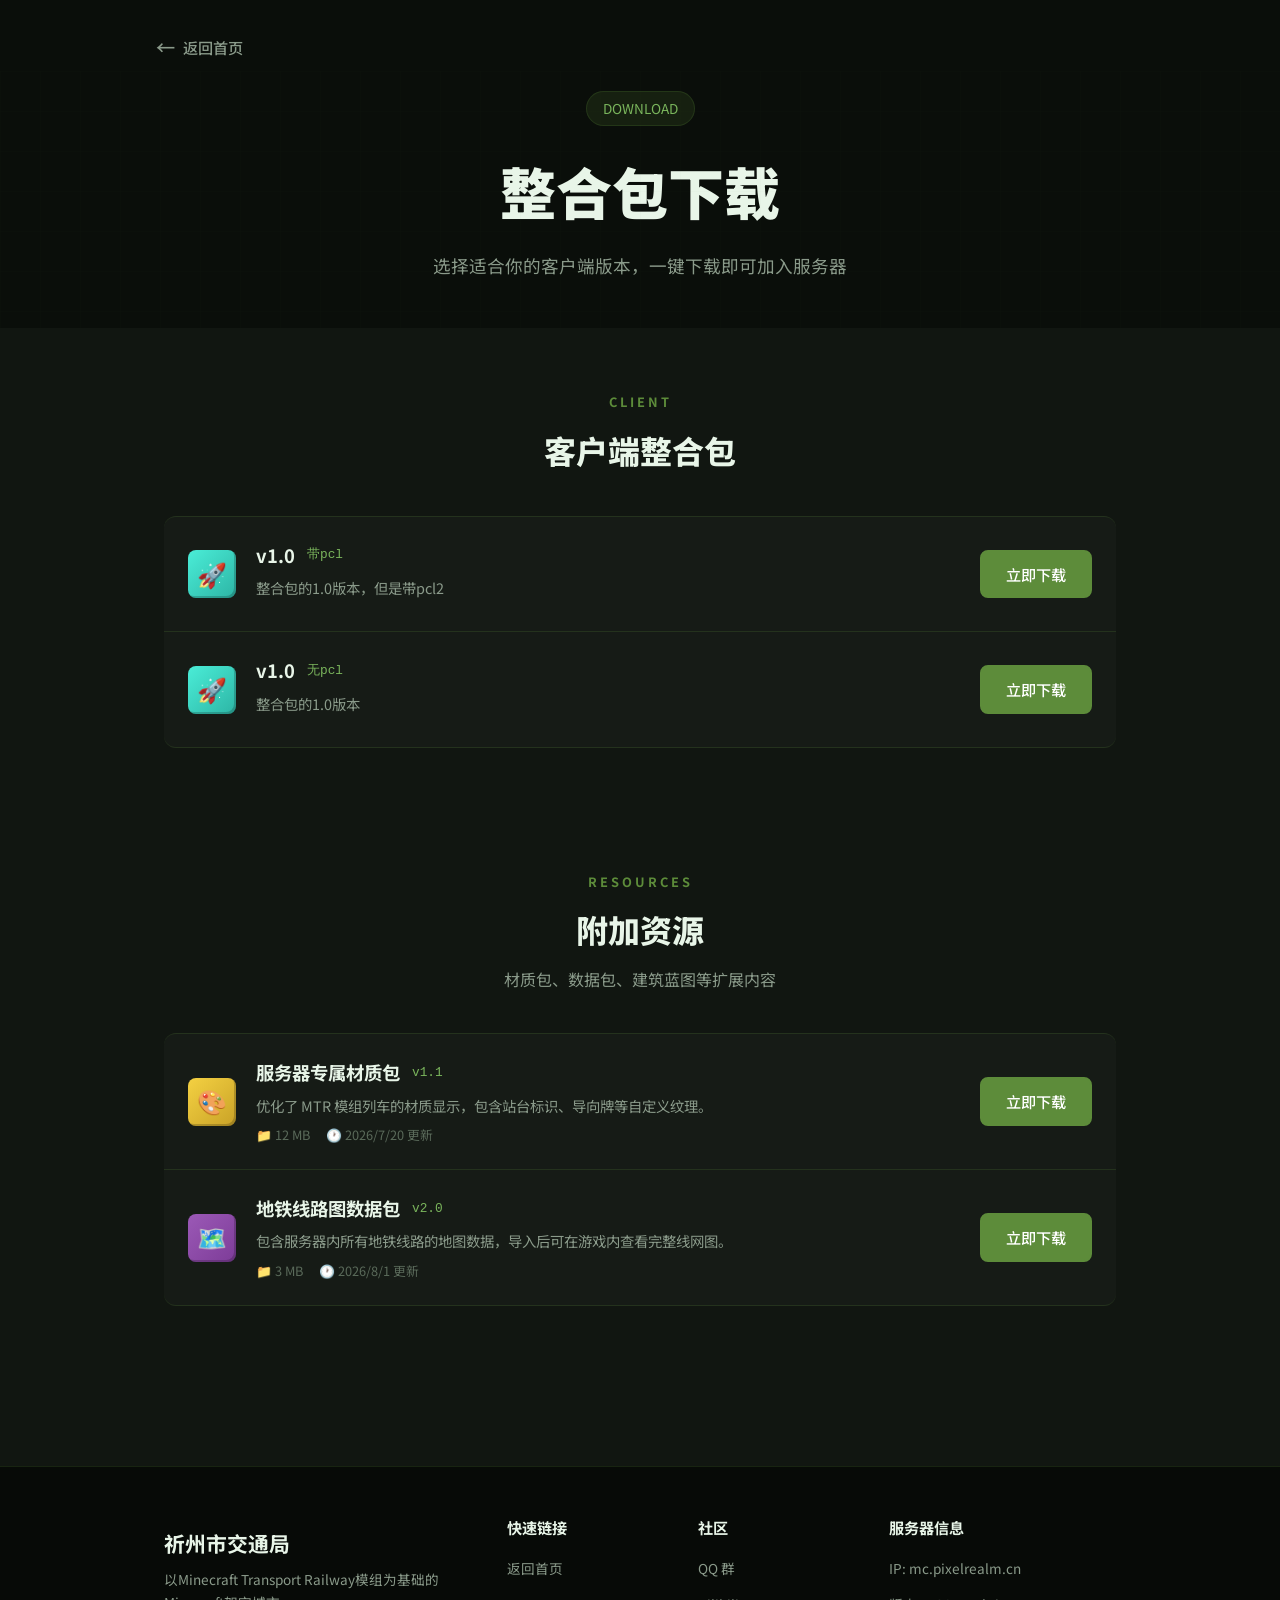
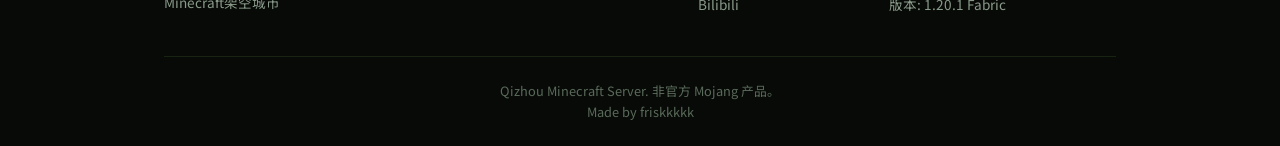
==== commit 57cc3c59: "Add files via upload" ====
--- a/download.html
+++ b/download.html
@@ -3,7 +3,7 @@
 <head>
     <meta charset="UTF-8">
     <meta name="viewport" content="width=device-width, initial-scale=1.0">
-    <title>下载</title>
+    <title>下载 - 祈州市</title>
     <link rel="stylesheet" href="styles- download.css">
     <link href="https://fonts.googleapis.com/css2?family=Noto+Sans+SC:wght@300;400;500;700;900&display=swap" rel="stylesheet">
 </head>
@@ -145,7 +145,7 @@
             </div>
             <div class="footer-bottom">
                 <p> Qizhou Minecraft Server. 非官方 Mojang 产品。</p>
-                <p>Made by friskkkkk paranoia</p>
+                <p>Made by friskkkkk</p>
             </div>
         </div>
     </footer>
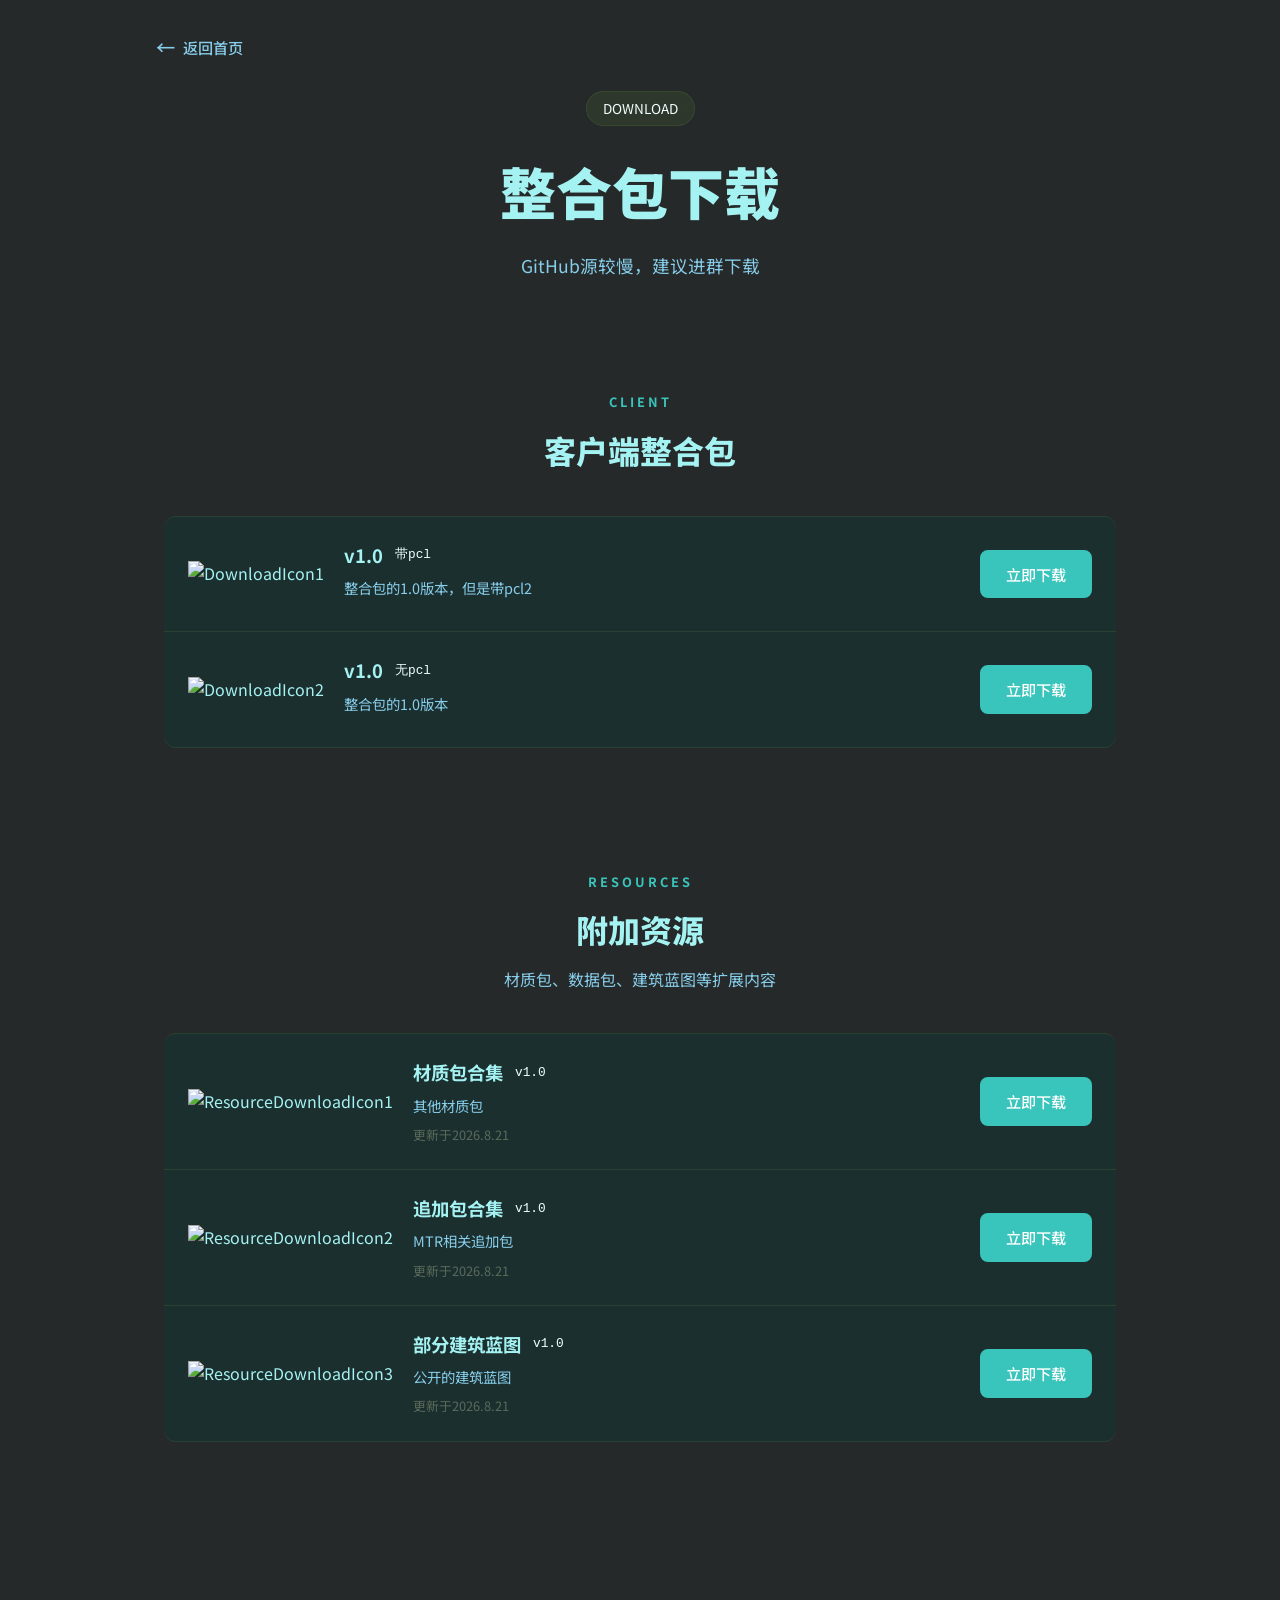
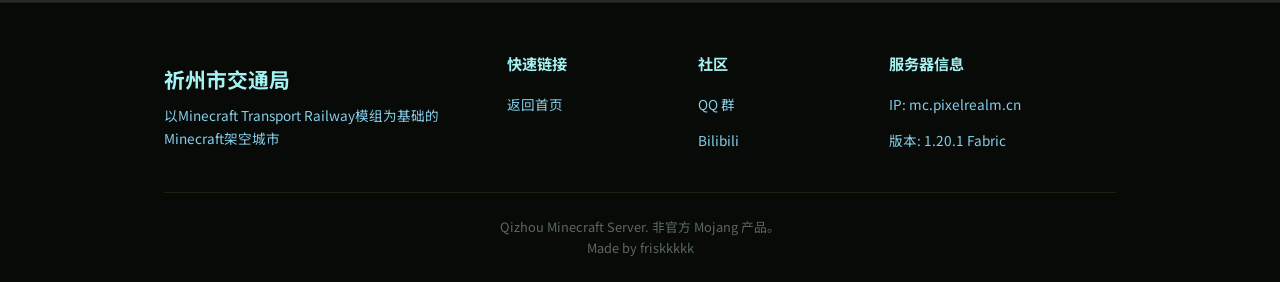
==== commit edf26f0b: "Add files via upload" ====
--- a/download.html
+++ b/download.html
@@ -4,7 +4,7 @@
     <meta charset="UTF-8">
     <meta name="viewport" content="width=device-width, initial-scale=1.0">
     <title>下载 - 祈州市</title>
-    <link rel="stylesheet" href="styles- download.css">
+    <link rel="stylesheet" href="styles-download.css">
     <link href="https://fonts.googleapis.com/css2?family=Noto+Sans+SC:wght@300;400;500;700;900&display=swap" rel="stylesheet">
 </head>
 <body>
@@ -22,7 +22,7 @@
         <div class="container">
             <div class="page-tag">DOWNLOAD</div>
             <h1 class="page-title">整合包下载</h1>
-            <p class="page-desc">选择适合你的客户端版本，一键下载即可加入服务器</p>
+            <p class="page-desc">GitHub源较慢，建议进群下载</p>
         </div>
     </section>
 
@@ -37,7 +37,7 @@
             </div>
             <div class="download-list">
                 <div class="download-item">
-                    <div class="item-icon icon-launcher">🚀</div>
+                   <img src="images/icons/downloadicon1.png" alt="DownloadIcon1">
                     <div class="item-content">
                         <div class="item-header">
                             <span class="item-title">v1.0</span>
@@ -51,7 +51,7 @@
                 </div>
 
                 <div class="download-item">
-                    <div class="item-icon icon-launcher">🚀</div>
+                    <img src="images/icons/downloadicon2.png" alt="DownloadIcon2">
                     <div class="item-content">
                         <div class="item-header">
                             <span class="item-title">v1.0</span>
@@ -74,16 +74,15 @@
             </div>
             <div class="download-list">
                 <div class="download-item">
-                    <div class="item-icon icon-resource">🎨</div>
+                    <img src="images/icons/resourcedownloadicon1.png" alt="ResourceDownloadIcon1">
                     <div class="item-content">
                         <div class="item-header">
-                            <span class="item-title">服务器专属材质包</span>
-                            <span class="item-version">v1.1</span>
+                            <span class="item-title">材质包合集</span>
+                            <span class="item-version">v1.0</span>
                         </div>
-                        <p class="item-desc">优化了 MTR 模组列车的材质显示，包含站台标识、导向牌等自定义纹理。</p>
+                        <p class="item-desc">其他材质包</p>
                         <div class="item-meta">
-                            <span>📁 12 MB</span>
-                            <span>🕐 2026/7/20 更新</span>
+                            <span>更新于2026.8.21</span>
                         </div>
                     </div>
                     <div class="item-action">
@@ -92,16 +91,32 @@
                 </div>
 
                 <div class="download-item">
-                    <div class="item-icon icon-mod">🗺️</div>
+                   <img src="images/icons/resourcedownloadicon2.png" alt="ResourceDownloadIcon2">
                     <div class="item-content">
                         <div class="item-header">
-                            <span class="item-title">地铁线路图数据包</span>
-                            <span class="item-version">v2.0</span>
+                            <span class="item-title">追加包合集</span>
+                            <span class="item-version">v1.0</span>
                         </div>
-                        <p class="item-desc">包含服务器内所有地铁线路的地图数据，导入后可在游戏内查看完整线网图。</p>
+                        <p class="item-desc">MTR相关追加包</p>
                         <div class="item-meta">
-                            <span>📁 3 MB</span>
-                            <span>🕐 2026/8/1 更新</span>
+                            <span> 更新于2026.8.21 </span>
+                        </div>
+                    </div>
+                    <div class="item-action">
+                        <a href="#" class="btn btn-primary">立即下载</a>
+                    </div>
+                 </div>
+
+                 <div class="download-item">
+                    <img src="images/icons/resourcedownloadicon3.png" alt="ResourceDownloadIcon3">
+                    <div class="item-content">
+                        <div class="item-header">
+                            <span class="item-title">部分建筑蓝图</span>
+                            <span class="item-version">v1.0</span>
+                        </div>
+                        <p class="item-desc">公开的建筑蓝图</p>
+                        <div class="item-meta">
+                            <span>更新于2026.8.21</span>
                         </div>
                     </div>
                     <div class="item-action">
--- a/styles-download.css
+++ b/styles-download.css
@@ -0,0 +1,215 @@
+:root {
+    --mc-green: #39C5BB;
+    --mc-green-light: #F0FFFF;
+    --mc-green-dark: #93A9D1;
+    --mc-diamond: #4AEDD7;
+    --mc-gold: #F4D142;
+    --mc-red: #B02E26;
+
+    --bg-primary: #26292A;
+    --bg-secondary: #26292A;
+    --bg-card: #1C2F2F;
+    --bg-card-hover: #426161;
+    --bg-glass: rgba(22, 27, 22, 0.85);
+
+    --text-primary: #A5F2F3;
+    --text-secondary: #87CEEB;
+    --text-muted: #5a6a5a;
+
+    --border-color: rgba(93, 140, 58, 0.2);
+    --border-glow: rgba(93, 140, 58, 0.4);
+
+    --shadow-glow: 0 0 30px rgba(93, 140, 58, 0.15);
+
+    --radius-sm: 4px;
+    --radius-md: 8px;
+    --radius-lg: 12px;
+
+    --transition: all 0.3s cubic-bezier(0.4, 0, 0.2, 1);
+    --font-main: 'Noto Sans SC', -apple-system, BlinkMacSystemFont, sans-serif;
+}
+
+* { margin: 0; padding: 0; box-sizing: border-box; }
+html { scroll-behavior: smooth; }
+body {
+    font-family: var(--font-main);
+    background-color: var(--bg-primary);
+    color: var(--text-primary);
+    line-height: 1.6;
+    overflow-x: hidden;
+}
+a { text-decoration: none; color: inherit; transition: var(--transition); }
+ul { list-style: none; }
+
+.container { max-width: 1000px; margin: 0 auto; padding: 0 24px; }
+
+/* 按钮 */
+.btn {
+    display: inline-flex; align-items: center; justify-content: center; gap: 8px;
+    padding: 10px 24px; border-radius: var(--radius-md);
+    font-family: var(--font-main); font-size: 0.95rem; font-weight: 500;
+    cursor: pointer; border: 2px solid transparent; transition: var(--transition);
+    white-space: nowrap;
+}
+.btn-primary {
+    background: var(--mc-green); color: #fff; border-color: var(--mc-green);
+}
+.btn-primary:hover {
+    background: var(--mc-green-light); border-color: var(--mc-green-light);
+    transform: translateY(-2px); box-shadow: 0 4px 16px rgba(93, 140, 58, 0.3);
+}
+.btn-outline {
+    background: transparent; color: var(--mc-green-light); border-color: var(--mc-green);
+}
+.btn-outline:hover { background: rgba(93, 140, 58, 0.1); transform: translateY(-2px); }
+.btn-glow {
+    background: var(--mc-green); color: #fff;
+    box-shadow: 0 0 20px rgba(93, 140, 58, 0.3);
+    animation: pulse-glow 2s ease-in-out infinite;
+}
+@keyframes pulse-glow {
+    0%, 100% { box-shadow: 0 0 20px rgba(93, 140, 58, 0.3); }
+    50% { box-shadow: 0 0 30px rgba(93, 140, 58, 0.5); }
+}
+
+/* 返回按钮 */
+.back-bar { padding: 24px 0 0; }
+.back-btn {
+    display: inline-flex; align-items: center; gap: 8px;
+    color: var(--text-secondary); font-size: 0.95rem; font-weight: 500;
+    padding: 8px 16px; border-radius: var(--radius-md);
+}
+.back-btn:hover { color: var(--mc-green-light); background: rgba(93, 140, 58, 0.1); }
+.back-btn .arrow { font-size: 1.2rem; }
+
+/* 页面头部 */
+.page-header {
+    padding: 20px 0 48px; text-align: center; position: relative; overflow: hidden;
+}
+.page-header::before {
+    content: ''; position: absolute; inset: 0;
+    background-image: linear-gradient(rgba(93, 140, 58, 0.03) 1px, transparent 1px),
+                      linear-gradient(90deg, rgba(93, 140, 58, 0.03) 1px, transparent 1px);
+    background-size: 40px 40px; opacity: 0.5;
+}
+.page-tag {
+    display: inline-block; padding: 6px 16px;
+    background: rgba(93, 140, 58, 0.15); border: 1px solid var(--border-color);
+    border-radius: 100px; font-size: 0.85rem; color: var(--mc-green-light);
+    margin-bottom: 20px;
+}
+.page-title { font-size: clamp(2rem, 5vw, 3.5rem); font-weight: 900; margin-bottom: 16px; }
+.page-desc { font-size: 1.1rem; color: var(--text-secondary); max-width: 600px; margin: 0 auto; }
+
+/* 下载区域 */
+.downloads { padding: 0 0 100px; background: var(--bg-secondary); }
+.section-header { text-align: center; margin-bottom: 40px; padding-top: 60px; }
+.section-tag { display: inline-block; font-size: 0.8rem; font-weight: 700; letter-spacing: 3px; color: var(--mc-green); margin-bottom: 12px; }
+.section-title { font-size: clamp(1.5rem, 3vw, 2rem); font-weight: 800; margin-bottom: 12px; }
+.section-desc { font-size: 1rem; color: var(--text-secondary); }
+
+/* 列表式下载项 */
+.download-list { display: flex; flex-direction: column; gap: 0; margin-bottom: 60px; }
+.download-item {
+    display: flex; align-items: center; gap: 20px;
+    padding: 24px; background: var(--bg-card);
+    border-bottom: 1px solid var(--border-color);
+    transition: var(--transition); position: relative;
+}
+.download-item:first-child { border-radius: var(--radius-lg) var(--radius-lg) 0 0; border-top: 1px solid var(--border-color); }
+.download-item:last-child { border-radius: 0 0 var(--radius-lg) var(--radius-lg); }
+.download-item:only-child { border-radius: var(--radius-lg); }
+.download-item:hover {
+    background: var(--bg-card-hover);
+    border-color: var(--border-glow);
+}
+.download-item:hover::before {
+    content: ''; position: absolute; left: 0; top: 0; bottom: 0; width: 3px;
+    background: var(--mc-green); border-radius: var(--radius-lg) 0 0 var(--radius-lg);
+}
+.download-item.featured { background: linear-gradient(90deg, rgba(93,140,58,0.08) 0%, var(--bg-card) 100%); }
+
+/* 图标 */
+.item-icon {
+    width: 48px; height: 48px; border-radius: var(--radius-md); flex-shrink: 0;
+    display: flex; align-items: center; justify-content: center; font-size: 1.5rem;
+    box-shadow: inset -2px -2px 0 rgba(0,0,0,0.2);
+}
+.icon-mrpack { background: linear-gradient(135deg, #5D8C3A, #3D6B2A); }
+.icon-launcher { background: linear-gradient(135deg, #4AEDD7, #2DB5A5); }
+.icon-resource { background: linear-gradient(135deg, #F4D142, #C9A227); }
+.icon-mod { background: linear-gradient(135deg, #9B59B6, #7D3C98); }
+
+/* 内容区 */
+.item-content { flex: 1; min-width: 0; }
+.item-header { display: flex; align-items: center; gap: 12px; margin-bottom: 6px; flex-wrap: wrap; }
+.item-title { font-size: 1.15rem; font-weight: 700; }
+.item-badge {
+    padding: 2px 10px; background: var(--mc-green); color: #fff;
+    font-size: 0.7rem; font-weight: 700; border-radius: 100px;
+}
+.item-version {
+    font-size: 0.8rem; color: var(--mc-green-light);
+    font-family: 'Courier New', monospace;
+}
+.item-desc { font-size: 0.9rem; color: var(--text-secondary); margin-bottom: 8px; }
+.item-meta { display: flex; gap: 16px; flex-wrap: wrap; }
+.item-meta span { font-size: 0.8rem; color: var(--text-muted); }
+
+/* 操作区 */
+.item-action { flex-shrink: 0; }
+
+/* 安装指南 */
+.guide { padding: 80px 0; background: var(--bg-primary); }
+.guide-grid { display: grid; grid-template-columns: repeat(auto-fit, minmax(220px, 1fr)); gap: 20px; }
+.guide-card {
+    background: var(--bg-card); border: 1px solid var(--border-color);
+    border-radius: var(--radius-lg); padding: 24px; transition: var(--transition);
+}
+.guide-card:hover { border-color: var(--border-glow); transform: translateY(-2px); }
+.guide-step {
+    width: 32px; height: 32px; background: var(--mc-green); color: #fff;
+    border-radius: 50%; display: flex; align-items: center; justify-content: center;
+    font-weight: 700; font-size: 0.9rem; margin-bottom: 14px;
+}
+.guide-card h4 { font-size: 1rem; font-weight: 700; margin-bottom: 8px; }
+.guide-card p { font-size: 0.85rem; color: var(--text-secondary); line-height: 1.7; }
+.guide-card code {
+    display: block; padding: 8px; background: rgba(0,0,0,0.3);
+    border: 1px solid var(--border-color); border-radius: var(--radius-md);
+    font-family: 'Courier New', monospace; font-size: 0.8rem;
+    color: var(--mc-green-light); margin-top: 8px; word-break: break-all;
+}
+
+/* 页脚 */
+.footer { background: #070a07; padding: 48px 0 24px; border-top: 1px solid var(--border-color); }
+.footer-grid { display: grid; grid-template-columns: 2fr 1fr 1fr 1.5fr; gap: 40px; margin-bottom: 40px; }
+.footer-brand .logo-block { margin-bottom: 12px; }
+.footer-brand h3 { font-size: 1.3rem; font-weight: 700; margin-bottom: 8px; }
+.footer-brand p { color: var(--text-secondary); font-size: 0.85rem; line-height: 1.7; }
+.footer-links h4 { font-size: 0.95rem; font-weight: 700; margin-bottom: 16px; }
+.footer-links ul { display: flex; flex-direction: column; gap: 10px; }
+.footer-links a { color: var(--text-secondary); font-size: 0.85rem; }
+.footer-links a:hover { color: var(--mc-green-light); padding-left: 4px; }
+.footer-bottom { padding-top: 24px; border-top: 1px solid var(--border-color); text-align: center; color: var(--text-muted); font-size: 0.8rem; }
+
+/* Toast */
+.toast {
+    position: fixed; bottom: 32px; left: 50%;
+    transform: translateX(-50%) translateY(100px);
+    background: var(--bg-card); border: 1px solid var(--mc-green);
+    border-radius: var(--radius-lg); padding: 14px 22px;
+    display: flex; align-items: center; gap: 10px;
+    box-shadow: 0 4px 20px rgba(0,0,0,0.4); z-index: 9999;
+    opacity: 0; transition: all 0.4s cubic-bezier(0.68, -0.55, 0.265, 1.55);
+}
+.toast.show { opacity: 1; transform: translateX(-50%) translateY(0); }
+.toast-icon { width: 22px; height: 22px; background: var(--mc-green); border-radius: 50%; display: flex; align-items: center; justify-content: center; font-size: 0.75rem; color: #fff; }
+
+@media (max-width: 768px) {
+    .download-item { flex-direction: column; align-items: flex-start; gap: 16px; }
+    .item-action { width: 100%; }
+    .item-action .btn { width: 100%; }
+    .footer-grid { grid-template-columns: 1fr; gap: 28px; }
+    .guide-grid { grid-template-columns: 1fr; }
+}
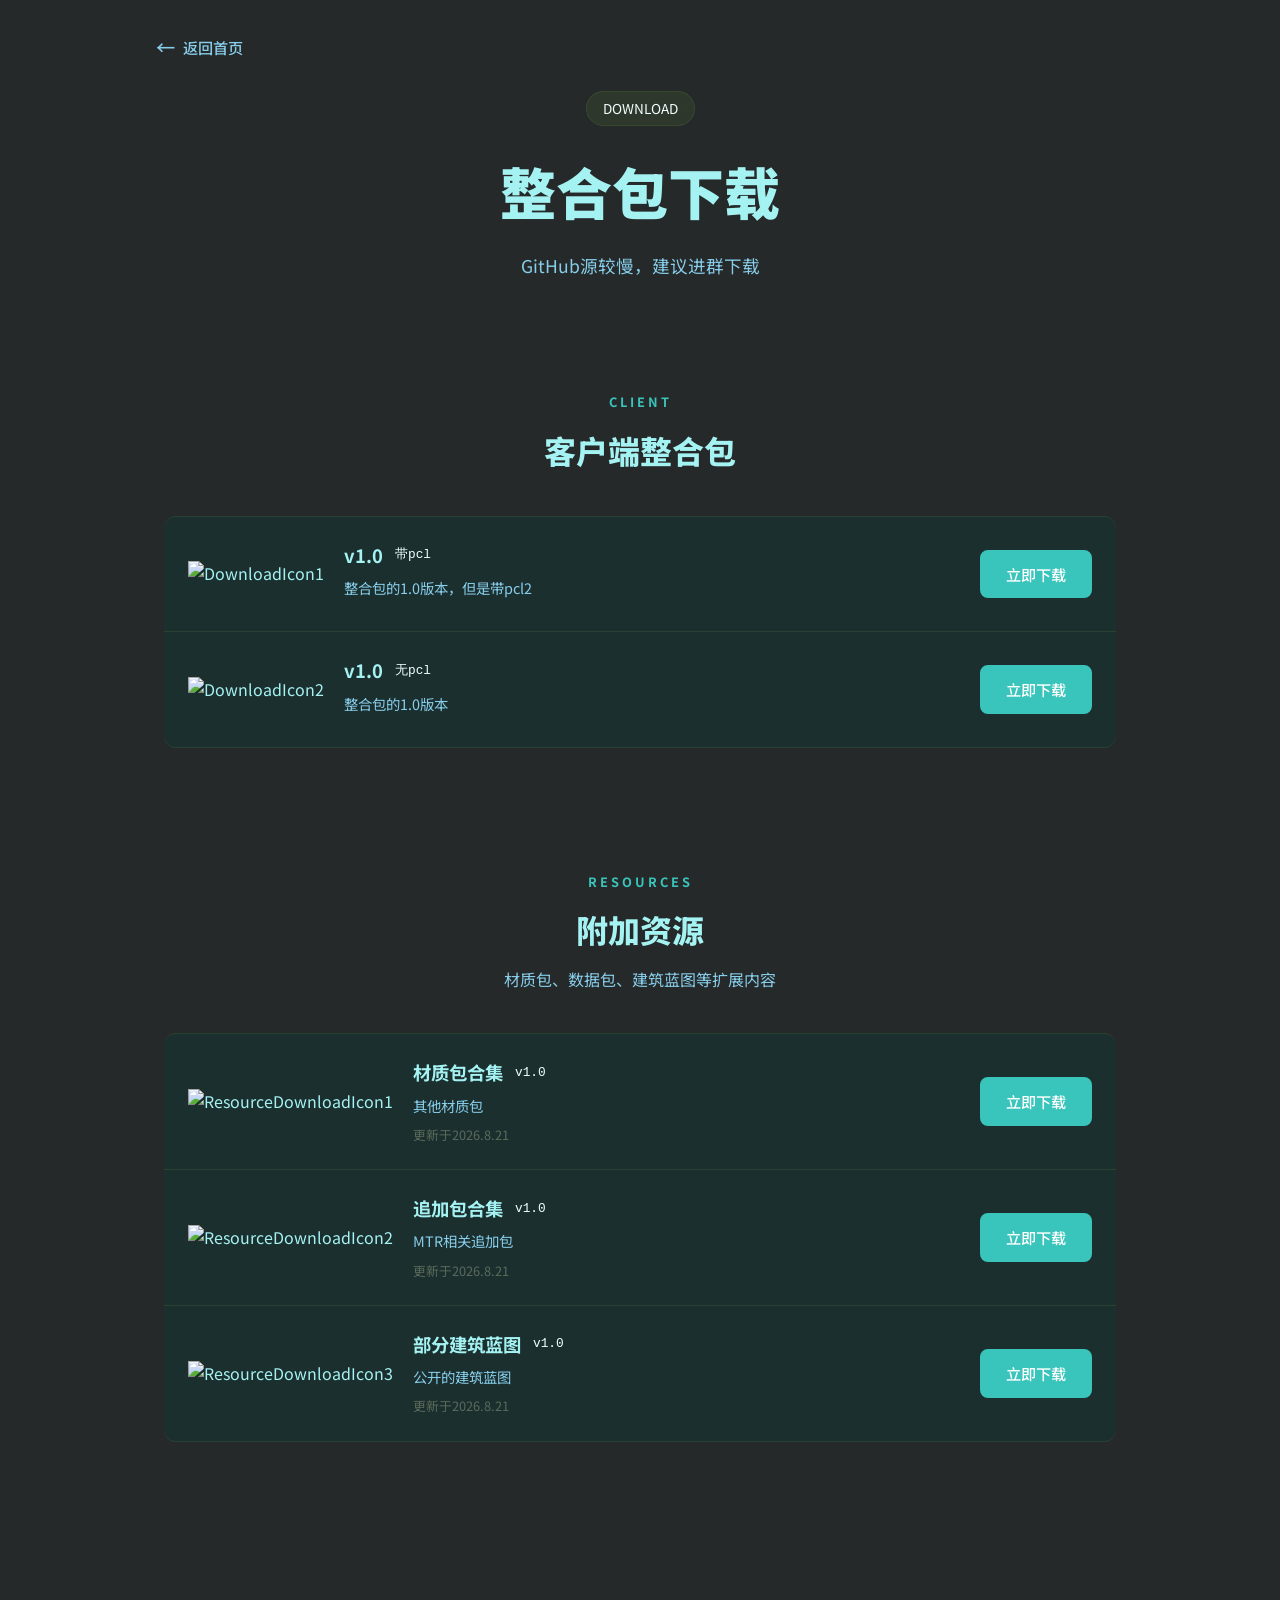
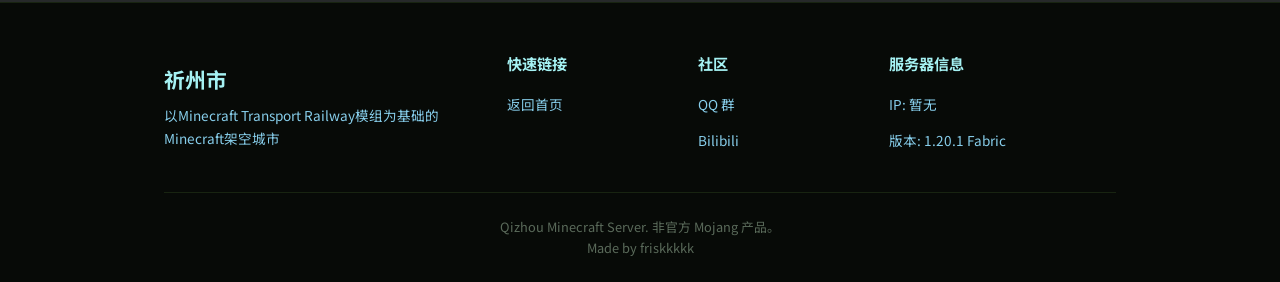
==== commit bc5b48ee: "Update download.html" ====
--- a/download.html
+++ b/download.html
@@ -134,13 +134,13 @@
             <div class="footer-grid">
                 <div class="footer-brand">
                     <div class="logo-block"></div>
-                    <h3>祈州市交通局</h3>
+                    <h3>祈州市</h3>
                     <p>以Minecraft Transport Railway模组为基础的Minecraft架空城市</p>
                 </div>
                 <div class="footer-links">
                     <h4>快速链接</h4>
                     <ul>
-                        <li><a href="https://qifrisk0401.github.io/MC-sever-web/">返回首页</a></li>
+                        <li><a href="http://qizhoumtr.dpdns.org/">返回首页</a></li>
                     </ul>
                 </div>
                 <div class="footer-links">
@@ -153,7 +153,7 @@
                 <div class="footer-links">
                     <h4>服务器信息</h4>
                     <ul>
-                        <li><a href="#">IP: mc.pixelrealm.cn</a></li>
+                        <li><a href="#">IP: 暂无</a></li>
                         <li><a href="#">版本: 1.20.1 Fabric</a></li>
                     </ul>
                 </div>
@@ -183,4 +183,4 @@
     </script>
 
 </body>
-</html>+</html>
